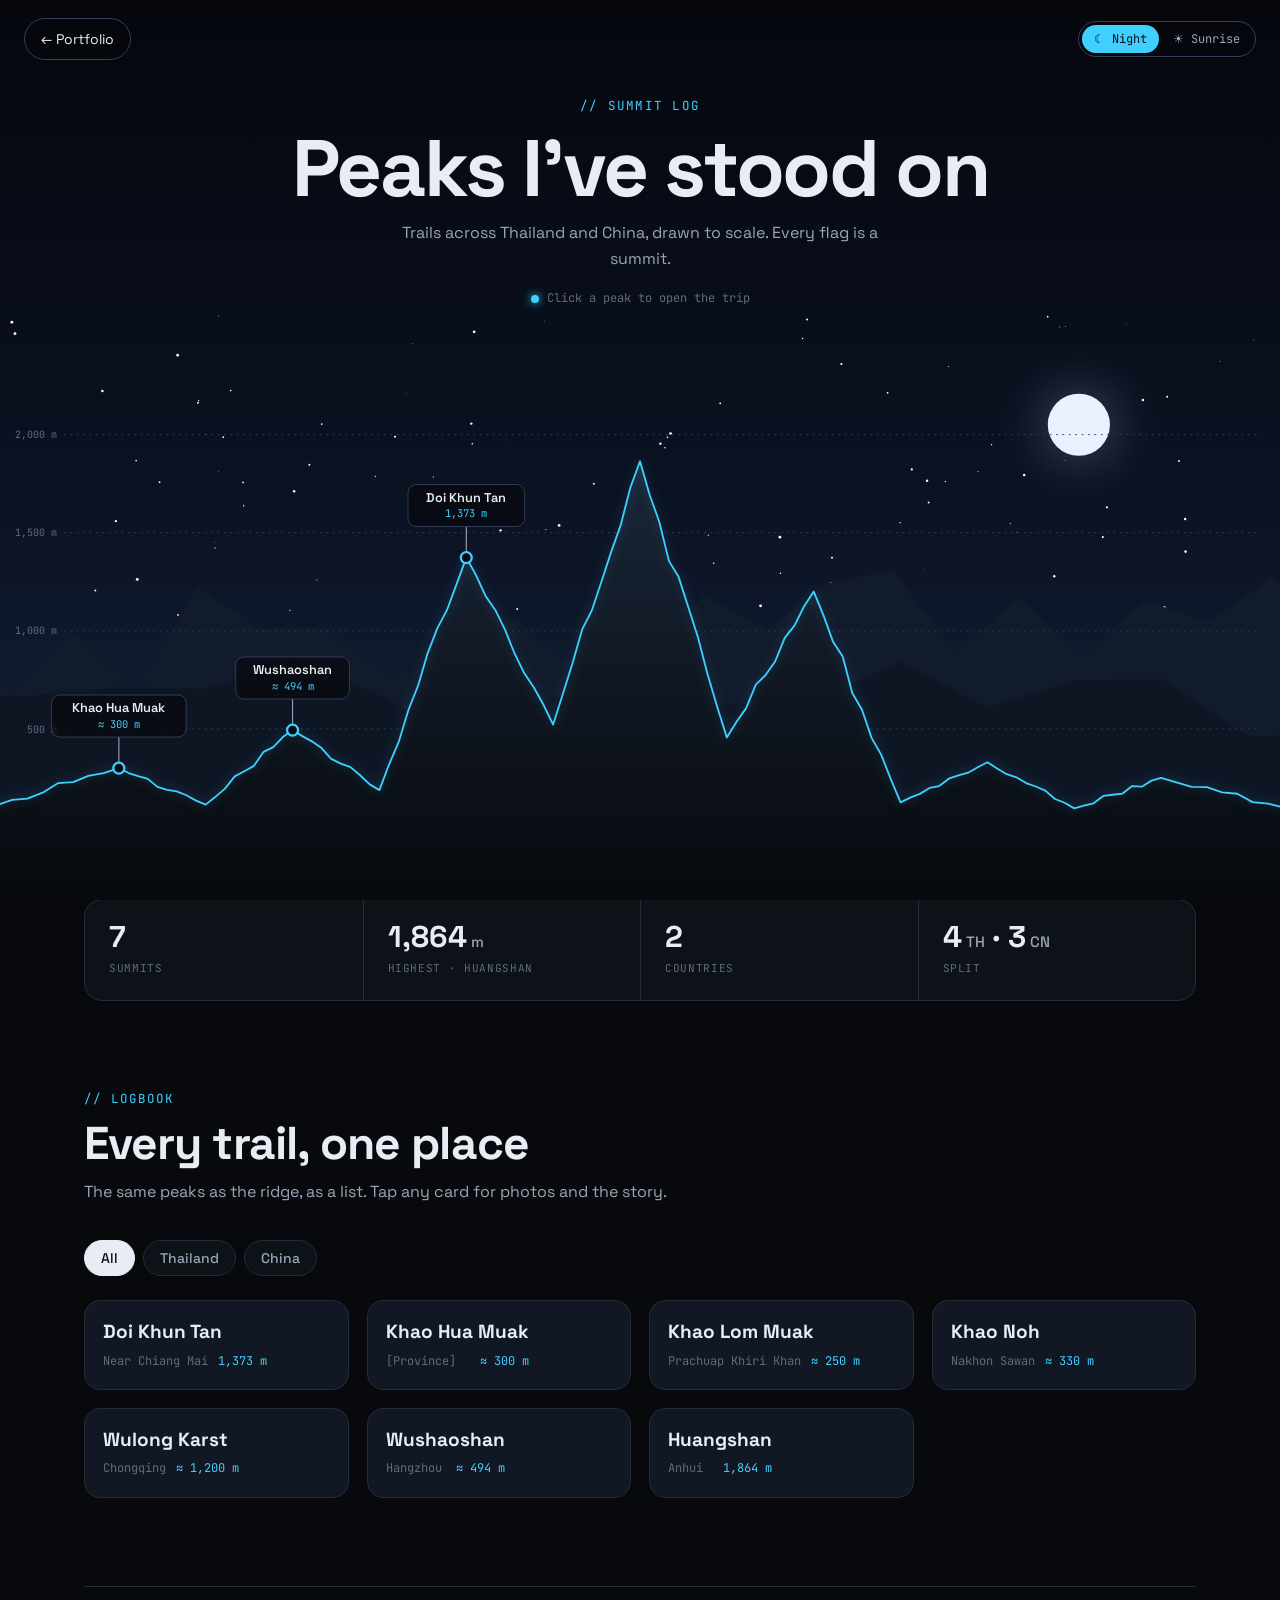
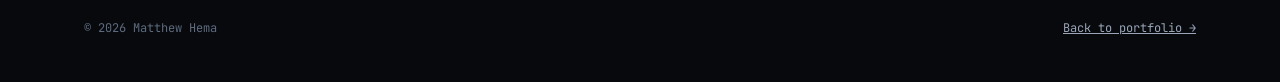
==== hiking.html @ b8c0fee5 "Add ion detector project, EDUBin video and hiking ridge page - Low-Cost Ion Detector project with Yo" ====
<!DOCTYPE html>
<html lang="en">
<head>
<meta charset="UTF-8">
<meta name="viewport" content="width=device-width, initial-scale=1">
<title>Matthew Hema — Summits</title>
<meta name="description" content="The mountains I've hiked across Thailand and China.">
<link rel="preconnect" href="https://fonts.googleapis.com">
<link rel="preconnect" href="https://fonts.gstatic.com" crossorigin>
<link href="https://fonts.googleapis.com/css2?family=Space+Grotesk:wght@400;500;600;700&family=JetBrains+Mono:wght@400;500;700&display=swap" rel="stylesheet">
<style>
  :root{
    --bg:#07090D;
    --bg-2:#0D1118;
    --surface:#121823;
    --border:#232C3B;
    --border-strong:#33405A;
    --text:#E8EDF5;
    --text-soft:#9AA6B8;
    --text-faint:#5E6B7E;
    --accent:#3FD0FF;
    --accent-glow:rgba(63,208,255,0.35);
    --warm:#FFB547;

    /* sky + ridge colours (night) — swapped by .sunrise */
    --sky-top:#05070D;
    --sky-mid:#0B1222;
    --sky-bot:#16233D;
    --range-far:#121B2C;
    --range-mid:#0E1624;
    --ridge-top:#1A2638;
    --ridge-bot:#07090D;
    --ridge-line:#3FD0FF;
    --orb:#E9F1FF;
    --orb-glow:rgba(200,220,255,.35);

    --font-head:'Space Grotesk', system-ui, sans-serif;
    --font-mono:'JetBrains Mono', ui-monospace, monospace;
  }
  body.sunrise{
    --sky-top:#1B1636;
    --sky-mid:#6B3F63;
    --sky-bot:#F08A5D;
    --range-far:#5A3A5E;
    --range-mid:#3B2846;
    --ridge-top:#2A1E36;
    --ridge-bot:#0B0A12;
    --ridge-line:#FFB547;
    --orb:#FFD27A;
    --orb-glow:rgba(255,190,90,.55);
    --accent:#FFB547;
    --accent-glow:rgba(255,181,71,.35);
  }

  *{box-sizing:border-box;}
  html{scroll-behavior:smooth;}
  body{
    margin:0;
    background:var(--bg);
    color:var(--text);
    font-family:var(--font-head);
    line-height:1.6;
    overflow-x:hidden;
  }
  img{max-width:100%; display:block;}
  ::selection{background:var(--accent); color:var(--bg);}
  .wrap{max-width:1160px; margin:0 auto; padding:0 24px;}

  /* NAV */
  .nav{
    position:fixed; top:0; left:0; right:0; z-index:40;
    display:flex; justify-content:space-between; align-items:center;
    padding:18px 24px;
    pointer-events:none;
  }
  .nav > *{pointer-events:auto;}
  .back{
    display:inline-flex; align-items:center; gap:8px;
    font-size:14px; text-decoration:none; color:var(--text);
    padding:9px 16px; border-radius:999px;
    background:rgba(7,9,13,.55); border:1px solid var(--border-strong);
    backdrop-filter:blur(10px);
  }
  .back:hover{border-color:var(--accent);}
  .sky-toggle{
    display:flex; gap:2px; padding:3px;
    border-radius:999px;
    background:rgba(7,9,13,.55); border:1px solid var(--border-strong);
    backdrop-filter:blur(10px);
  }
  .sky-toggle button{
    font-family:var(--font-mono); font-size:12px;
    border:0; border-radius:999px;
    padding:6px 12px;
    background:transparent; color:var(--text-soft);
    cursor:pointer;
  }
  .sky-toggle button.active{background:var(--accent); color:#0A0D12;}

  /* HERO / RIDGE SCENE */
  .scene{
    position:relative;
    min-height:100vh;
    display:flex; flex-direction:column;
    background:linear-gradient(180deg, var(--sky-top) 0%, var(--sky-mid) 55%, var(--sky-bot) 100%);
    transition:background .8s ease;
    overflow:hidden;
  }
  .scene-head{
    position:relative; z-index:2;
    text-align:center;
    padding:96px 24px 0;
  }
  .kicker{font-family:var(--font-mono); font-size:12.5px; color:var(--accent); letter-spacing:.1em;}
  h1{
    font-size:clamp(40px, 7vw, 80px);
    line-height:1; letter-spacing:-0.03em;
    margin:12px 0 12px;
  }
  .scene-head p{color:var(--text-soft); margin:0 auto; max-width:52ch;}
  .hint{
    display:inline-flex; align-items:center; gap:8px;
    margin-top:18px;
    font-family:var(--font-mono); font-size:12px; color:var(--text-faint);
  }
  .hint .dot{width:8px; height:8px; border-radius:50%; background:var(--accent); box-shadow:0 0 10px var(--accent);}

  .ridge-scroll{
    position:relative; z-index:1;
    flex:1;
    display:flex; align-items:flex-end;
    overflow-x:auto; overflow-y:hidden;
    scrollbar-width:none;
  }
  .ridge-scroll::-webkit-scrollbar{display:none;}
  #ridge{
    display:block;
    width:100%;
    min-width:980px;
    height:auto;
  }

  /* SVG pieces */
  .star{fill:#fff; animation:twinkle 3s ease-in-out infinite;}
  @keyframes twinkle{0%,100%{opacity:.2;} 50%{opacity:.9;}}
  body.sunrise .star{opacity:0 !important; animation:none;}
  .orb{fill:var(--orb); filter:drop-shadow(0 0 30px var(--orb-glow)); transition:all 1s ease;}
  .range{transition:transform .25s ease-out;}
  .ridge-line{
    fill:none; stroke:var(--ridge-line); stroke-width:2;
    filter:drop-shadow(0 0 6px var(--accent-glow));
    stroke-linejoin:round;
  }
  .axis text{font-family:var(--font-mono); font-size:11px; fill:var(--text-faint);}
  .axis line{stroke:var(--border-strong); stroke-dasharray:2 5;}
  .alt-guide{stroke:var(--accent); stroke-dasharray:4 4; opacity:0; transition:opacity .2s;}
  .alt-tag{opacity:0; transition:opacity .2s;}
  .alt-tag rect{fill:var(--accent);}
  .alt-tag text{font-family:var(--font-mono); font-size:11px; font-weight:700; fill:#0A0D12;}

  .peak{cursor:pointer; outline:none; opacity:0; transition:opacity .6s ease;}
  .peak.show{opacity:1;}
  .peak .stem{stroke:var(--text-soft); stroke-width:1.2;}
  .peak .pin{fill:var(--bg); stroke:var(--accent); stroke-width:2.5; transition:r .2s;}
  .peak .pin-pulse{fill:none; stroke:var(--accent); stroke-width:1.5; opacity:0;}
  .peak .flag-box{
    fill:rgba(7,9,13,.72); stroke:var(--border-strong);
    transition:fill .2s, stroke .2s;
  }
  .peak .flag-name{font-family:var(--font-head); font-weight:600; font-size:14px; fill:var(--text);}
  .peak .flag-h{font-family:var(--font-mono); font-size:11.5px; fill:var(--accent);}
  .peak .flag{transition:transform .25s ease;}
  .peak:hover .flag, .peak:focus-visible .flag{transform:translateY(-6px);}
  .peak:hover .flag-box, .peak:focus-visible .flag-box{fill:var(--accent); stroke:var(--accent);}
  .peak:hover .flag-name, .peak:focus-visible .flag-name,
  .peak:hover .flag-h, .peak:focus-visible .flag-h{fill:#0A0D12;}
  .peak:hover .pin, .peak:focus-visible .pin{fill:var(--accent);}
  .peak.show .pin-pulse{animation:ping 2.4s ease-out infinite;}
  @keyframes ping{0%{r:6; opacity:.8;} 100%{r:22; opacity:0;}}

  /* STATS */
  .stats{
    display:grid; grid-template-columns:repeat(4, 1fr);
    border:1px solid var(--border);
    border-radius:18px;
    background:var(--bg-2);
    margin:-1px auto 0;
    overflow:hidden;
  }
  .stat{padding:22px 24px; border-left:1px solid var(--border);}
  .stat:first-child{border-left:none;}
  .stat .num{font-size:30px; font-weight:700; line-height:1;}
  .stat .num small{font-size:15px; color:var(--text-soft); font-weight:500;}
  .stat .lbl{font-family:var(--font-mono); font-size:11px; color:var(--text-faint); letter-spacing:.06em; margin-top:8px;}

  /* LOGBOOK */
  section{padding:88px 0;}
  .sec-kicker{font-family:var(--font-mono); font-size:12.5px; color:var(--accent); letter-spacing:.08em;}
  .sec-title{font-size:clamp(30px, 5vw, 46px); letter-spacing:-0.02em; line-height:1.05; margin:10px 0 12px;}
  .sec-sub{color:var(--text-soft); margin:0 0 36px; max-width:60ch;}
  .log-filters{display:flex; gap:8px; flex-wrap:wrap; margin-bottom:24px;}
  .log-filter{
    font-family:var(--font-head); font-size:14px; font-weight:500;
    padding:8px 16px; border-radius:999px;
    border:1px solid var(--border); background:var(--bg-2); color:var(--text-soft);
    cursor:pointer;
  }
  .log-filter.active{background:var(--text); color:#0A0D12; border-color:var(--text);}
  .log-grid{display:grid; grid-template-columns:repeat(auto-fill, minmax(250px, 1fr)); gap:18px;}
  .log-card{
    font:inherit; color:inherit; text-align:left;
    border:1px solid var(--border); border-radius:16px;
    background:var(--surface);
    padding:0; overflow:hidden; cursor:pointer;
    display:flex; flex-direction:column;
    transition:transform .3s, border-color .3s;
  }
  .log-card:hover, .log-card:focus-visible{transform:translateY(-5px); border-color:var(--accent); outline:none;}
  .log-card.hide{display:none;}
  .log-media{
    position:relative; aspect-ratio:4/3; overflow:hidden;
    background:linear-gradient(180deg, var(--sky-mid), var(--sky-bot));
  }
  .log-media img{width:100%; height:100%; object-fit:cover; transition:transform .5s;}
  .log-card:hover .log-media img{transform:scale(1.06);}
  .log-media svg{position:absolute; inset:auto 0 0 0; width:100%; height:70%;}
  .log-flag{
    position:absolute; top:10px; left:10px;
    font-family:var(--font-mono); font-size:11px;
    padding:3px 9px; border-radius:999px;
    background:rgba(7,9,13,.7); border:1px solid var(--border-strong); color:var(--text-soft);
    backdrop-filter:blur(6px);
  }
  .log-body{padding:16px 18px 18px;}
  .log-body h3{margin:0; font-size:19px;}
  .log-meta{display:flex; justify-content:space-between; gap:10px; margin-top:4px; font-family:var(--font-mono); font-size:12px; color:var(--text-faint);}
  .log-meta .h{color:var(--accent);}

  /* MODAL */
  .modal{position:fixed; inset:0; z-index:100; display:none; align-items:center; justify-content:center; padding:24px;}
  .modal.open{display:flex;}
  .modal-backdrop{position:absolute; inset:0; background:rgba(3,5,8,.8); backdrop-filter:blur(6px); animation:fade .25s ease;}
  .modal-panel{
    position:relative; width:min(1000px, 100%); max-height:calc(100vh - 48px); overflow:auto;
    background:var(--bg-2); border:1px solid var(--border-strong); border-radius:22px;
    box-shadow:0 40px 120px rgba(0,0,0,.6);
    animation:pop .3s cubic-bezier(.2,.9,.3,1.2);
  }
  @keyframes fade{from{opacity:0;}}
  @keyframes pop{from{opacity:0; transform:translateY(20px) scale(.97);}}
  .modal-close{
    position:absolute; top:14px; right:14px; z-index:3;
    width:40px; height:40px; border-radius:50%;
    border:1px solid var(--border-strong); background:rgba(7,9,13,.8);
    color:var(--text); font-size:20px; cursor:pointer;
  }
  .modal-close:hover{border-color:var(--accent); color:var(--accent);}
  .modal-grid{display:grid; grid-template-columns:1.2fr 1fr;}
  .gallery{padding:16px; background:#000; border-radius:22px 0 0 22px;}
  .g-main{
    position:relative; aspect-ratio:4/3; border-radius:12px; overflow:hidden;
    background:linear-gradient(180deg, var(--sky-mid), var(--sky-bot));
  }
  .g-main img{width:100%; height:100%; object-fit:contain; background:#05070A;}
  .g-empty{
    position:absolute; inset:0; display:grid; place-items:center; text-align:center;
    font-family:var(--font-mono); font-size:12px; color:var(--text-soft);
  }
  .g-empty svg{position:absolute; inset:auto 0 0 0; width:100%; height:65%;}
  .g-empty span{position:relative; z-index:1; background:rgba(7,9,13,.6); padding:6px 12px; border-radius:999px;}
  .g-nav{
    position:absolute; top:50%; transform:translateY(-50%);
    width:38px; height:38px; border-radius:50%;
    border:1px solid var(--border-strong); background:rgba(7,9,13,.7);
    color:var(--text); cursor:pointer; font-size:16px;
  }
  .g-nav.prev{left:10px;} .g-nav.next{right:10px;}
  .g-thumbs{display:flex; gap:8px; margin-top:10px; flex-wrap:wrap;}
  .g-thumb{width:72px; aspect-ratio:4/3; border-radius:8px; overflow:hidden; border:2px solid transparent; padding:0; background:#05070A; cursor:pointer; opacity:.55;}
  .g-thumb img{width:100%; height:100%; object-fit:cover;}
  .g-thumb.active, .g-thumb:hover{opacity:1; border-color:var(--accent);}
  .info{padding:34px 32px;}
  .info .where{font-family:var(--font-mono); font-size:12px; color:var(--warm);}
  .info h2{font-size:clamp(28px, 4vw, 38px); line-height:1.05; letter-spacing:-0.02em; margin:10px 0 18px;}
  .facts{display:grid; grid-template-columns:repeat(3, 1fr); gap:8px; margin-bottom:22px;}
  .fact{border:1px solid var(--border); background:var(--surface); border-radius:12px; padding:10px 12px;}
  .fact .v{font-weight:700; font-size:17px; line-height:1.2;}
  .fact .k{font-family:var(--font-mono); font-size:10.5px; color:var(--text-faint); margin-top:3px; letter-spacing:.05em;}
  .info p{color:var(--text-soft); margin:0 0 12px;}
  .peak-nav{display:flex; justify-content:space-between; gap:8px; margin-top:24px; padding-top:18px; border-top:1px solid var(--border);}
  .peak-nav button{
    font:inherit; font-size:13px; color:var(--text-soft);
    background:transparent; border:1px solid var(--border); border-radius:999px;
    padding:7px 14px; cursor:pointer;
  }
  .peak-nav button:hover{color:var(--text); border-color:var(--accent);}

  footer{
    padding:32px 0 44px; border-top:1px solid var(--border);
    display:flex; justify-content:space-between; gap:16px; flex-wrap:wrap;
    font-family:var(--font-mono); font-size:12px; color:var(--text-faint);
  }
  footer a{color:var(--text-soft);}

  @media (max-width:860px){
    .stats{grid-template-columns:repeat(2, 1fr);}
    .stat:nth-child(3){border-left:none;}
    .stat:nth-child(n+3){border-top:1px solid var(--border);}
    .modal-grid{grid-template-columns:1fr;}
    .gallery{border-radius:22px 22px 0 0;}
  }
  @media (max-width:640px){
    .wrap{padding:0 16px;}
    .nav{padding:14px 16px;}
    .scene-head{padding-top:84px;}
    .modal{padding:0;}
    .modal-panel{max-height:100vh; height:100%; border-radius:0;}
    .gallery{border-radius:0;}
    .info{padding:24px 20px;}
  }
  @media (prefers-reduced-motion:reduce){
    *, *::before, *::after{animation:none !important; transition:none !important;}
    html{scroll-behavior:auto;}
  }
</style>
</head>
<body>

<nav class="nav">
  <a class="back" href="portfolio_prototype.html#about">← Portfolio</a>
  <div class="sky-toggle" role="group" aria-label="Sky">
    <button class="active" data-sky="night">☾ Night</button>
    <button data-sky="sunrise">☀ Sunrise</button>
  </div>
</nav>

<header class="scene" id="scene">
  <div class="scene-head">
    <div class="kicker">// SUMMIT LOG</div>
    <h1>Peaks I've stood on</h1>
    <p>Trails across Thailand and China, drawn to scale. Every flag is a summit.</p>
    <div class="hint"><span class="dot"></span>Click a peak to open the trip</div>
  </div>
  <div class="ridge-scroll" id="ridgeScroll">
    <svg id="ridge" viewBox="0 0 1400 640" preserveAspectRatio="xMidYMax meet" role="img" aria-label="Mountain ridge of summits hiked"></svg>
  </div>
</header>

<main class="wrap">
  <div class="stats" id="stats"></div>

  <section id="log">
    <div class="sec-kicker">// LOGBOOK</div>
    <h2 class="sec-title">Every trail, one place</h2>
    <p class="sec-sub">The same peaks as the ridge, as a list. Tap any card for photos and the story.</p>
    <div class="log-filters" id="logFilters"></div>
    <div class="log-grid" id="logGrid"></div>
  </section>

  <footer>
    <span>© <span id="year"></span> Matthew Hema</span>
    <a href="portfolio_prototype.html">Back to portfolio →</a>
  </footer>
</main>

<div class="modal" id="modal" aria-hidden="true">
  <div class="modal-backdrop" data-close></div>
  <div class="modal-panel" role="dialog" aria-modal="true" aria-labelledby="mName">
    <button class="modal-close" data-close aria-label="Close">×</button>
    <div class="modal-grid">
      <div class="gallery">
        <div class="g-main" id="gMain"></div>
        <div class="g-thumbs" id="gThumbs"></div>
      </div>
      <div class="info">
        <div class="where" id="mWhere"></div>
        <h2 id="mName"></h2>
        <div class="facts" id="mFacts"></div>
        <div id="mStory"></div>
        <div class="peak-nav">
          <button id="mPrev">← Previous peak</button>
          <button id="mNext">Next peak →</button>
        </div>
      </div>
    </div>
  </div>
</div>

<script>
/* =========================================================
   HIKES — edit this list to add photos, dates and stories.
   - height: metres above sea level
   - approx: true shows "≈" before the height (set false once checked)
   - photos: e.g. ['images/hiking/huangshan-1.jpg', 'images/hiking/huangshan-2.jpg']
   The ridge puts the tallest peak in the middle automatically.
   ========================================================= */
var HIKES = [
  {
    id: 'doi-khun-tan',
    name: 'Doi Khun Tan',
    region: 'Near Chiang Mai',
    country: 'Thailand',
    height: 1373,
    date: '[Month Year]',
    photos: [],
    story: ['[A few lines about this hike: the trail, the view, who you went with.]']
  },
  {
    id: 'khao-hua-muak',
    name: 'Khao Hua Muak',
    region: '[Province]',
    country: 'Thailand',
    height: 300, approx: true,
    date: '[Month Year]',
    photos: [],
    story: ['[A few lines about this hike.]']
  },
  {
    id: 'khao-lom-muak',
    name: 'Khao Lom Muak',
    region: 'Prachuap Khiri Khan',
    country: 'Thailand',
    height: 250, approx: true,
    date: '[Month Year]',
    photos: [],
    story: ['[A few lines about this hike.]']
  },
  {
    id: 'khao-noh',
    name: 'Khao Noh',
    region: 'Nakhon Sawan',
    country: 'Thailand',
    height: 330, approx: true,
    date: '[Month Year]',
    photos: [],
    story: ['[A few lines about this hike.]']
  },
  {
    id: 'wulong-karst',
    name: 'Wulong Karst',
    region: 'Chongqing',
    country: 'China',
    kind: 'Karst landscape',
    height: 1200, approx: true,
    date: '[Month Year]',
    photos: [],
    story: ['[A few lines about this hike.]']
  },
  {
    id: 'wushaoshan',
    name: 'Wushaoshan',
    region: 'Hangzhou',
    country: 'China',
    height: 494, approx: true,
    date: '[Month Year]',
    photos: [],
    story: ['[A few lines about this hike.]']
  },
  {
    id: 'huangshan',
    name: 'Huangshan',
    region: 'Anhui',
    country: 'China',
    kind: 'Lotus Peak summit',
    height: 1864,
    date: '[Month Year]',
    photos: [],
    story: ['[A few lines about this hike.]']
  }
];

(function(){
  "use strict";

  var NS = 'http://www.w3.org/2000/svg';
  var reduceMotion = window.matchMedia('(prefers-reduced-motion: reduce)').matches;
  var svg = document.getElementById('ridge');
  var W = 1400, H = 640, BASE = 610, SEA = 560;   // SEA = y of 0 m
  var maxH = Math.max.apply(null, HIKES.map(function(h){ return h.height; }));
  var K = 400 / Math.max(maxH, 1);                // px per metre
  function yOf(m){ return SEA - m * K; }

  function el(name, attrs, parent){
    var e = document.createElementNS(NS, name);
    for (var k in attrs) e.setAttribute(k, attrs[k]);
    if (parent) parent.appendChild(e);
    return e;
  }
  function esc(s){ return String(s).replace(/[&<>"]/g, function(c){ return {'&':'&amp;','<':'&lt;','>':'&gt;','"':'&quot;'}[c]; }); }
  function fmtH(h){ return (h.approx ? '≈ ' : '') + h.height.toLocaleString('en-US') + ' m'; }

  // deterministic randomness so the ridge looks the same on every load
  function rng(seed){
    return function(){
      seed |= 0; seed = seed + 0x6D2B79F5 | 0;
      var t = Math.imul(seed ^ seed >>> 15, 1 | seed);
      t = t + Math.imul(t ^ t >>> 7, 61 | t) ^ t;
      return ((t ^ t >>> 14) >>> 0) / 4294967296;
    };
  }

  /* ---- Arrange: tallest in the middle, then alternate left / right ---- */
  var sorted = HIKES.slice().sort(function(a, b){ return b.height - a.height; });
  var n = sorted.length;
  var order = new Array(n);
  var mid = Math.floor((n - 1) / 2);
  sorted.forEach(function(h, i){
    var offset = Math.ceil(i / 2) * (i % 2 ? -1 : 1);
    order[mid + offset] = h;
  });
  order = order.filter(Boolean);
  var PAD = 130;
  order.forEach(function(h, i){
    h._x = n === 1 ? W / 2 : PAD + i * (W - 2 * PAD) / (n - 1);
    h._y = yOf(h.height);
  });

  /* ---- Defs: gradients ---- */
  var defs = el('defs', {}, svg);
  var g1 = el('linearGradient', {id:'ridgeFill', x1:0, y1:0, x2:0, y2:1}, defs);
  el('stop', {offset:'0%', style:'stop-color:var(--ridge-top)'}, g1);
  el('stop', {offset:'100%', style:'stop-color:var(--ridge-bot)'}, g1);

  /* ---- Sky: stars + moon/sun ---- */
  var sky = el('g', {}, svg);
  var r = rng(7);
  for (var s = 0; s < 90; s++){
    var st = el('circle', {class:'star', cx:(r() * W).toFixed(1), cy:(r() * 330).toFixed(1), r:(r() * 1.3 + .3).toFixed(2)}, sky);
    st.style.animationDelay = (r() * 3).toFixed(2) + 's';
  }
  var orb = el('circle', {class:'orb', cx:1180, cy:120, r:34}, sky);

  /* ---- Distant ranges (parallax) ---- */
  function rangePath(seed, count, minM, maxM){
    var rr = rng(seed), d = 'M -60 ' + BASE;
    for (var i = 0; i <= count; i++){
      var x = -60 + i * (W + 120) / count;
      var y = yOf(minM + rr() * (maxM - minM));
      d += ' L ' + x.toFixed(1) + ' ' + y.toFixed(1);
    }
    return d + ' L ' + (W + 60) + ' ' + H + ' L -60 ' + H + ' Z';
  }
  var far = el('path', {class:'range', d:rangePath(3, 22, maxH * .35, maxH * .75), style:'fill:var(--range-far)'}, svg);
  var midR = el('path', {class:'range', d:rangePath(11, 16, maxH * .2, maxH * .5), style:'fill:var(--range-mid)'}, svg);

  /* ---- Altitude axis ---- */
  var axis = el('g', {class:'axis'}, svg);
  var step = maxH > 1500 ? 500 : 250;
  for (var m = 0; m <= maxH + step / 2; m += step){
    el('line', {x1:70, x2:W - 20, y1:yOf(m), y2:yOf(m)}, axis);
    var t = el('text', {x:62, y:yOf(m) + 4, 'text-anchor':'end'}, axis);
    t.textContent = m === 0 ? 'sea lvl' : m.toLocaleString('en-US') + ' m';
  }

  /* ---- Main ridge through the peaks ---- */
  var anchors = [{x:-20, y:yOf(order[0].height * .3)}];
  order.forEach(function(h, i){
    anchors.push({x:h._x, y:h._y, peak:true});
    if (i < n - 1){
      var nx = order[i + 1];
      anchors.push({x:(h._x + nx._x) / 2, y:yOf(Math.min(h.height, nx.height) * .38)});
    }
  });
  anchors.push({x:W + 20, y:yOf(order[n - 1].height * .3)});

  var rr2 = rng(42), pts = [anchors[0]];
  for (var a = 0; a < anchors.length - 1; a++){
    var p0 = anchors[a], p1 = anchors[a + 1], seg = 9;
    var amp = Math.hypot(p1.x - p0.x, p1.y - p0.y) * 0.035;
    for (var k = 1; k <= seg; k++){
      var tt = k / seg;
      var jitter = k === seg ? 0 : (rr2() - .5) * 2 * amp * Math.sin(Math.PI * tt);
      pts.push({x:p0.x + (p1.x - p0.x) * tt, y:p0.y + (p1.y - p0.y) * tt + jitter});
    }
  }
  var lineD = pts.map(function(p, i){ return (i ? 'L ' : 'M ') + p.x.toFixed(1) + ' ' + p.y.toFixed(1); }).join(' ');
  el('path', {d:lineD + ' L ' + (W + 20) + ' ' + H + ' L -20 ' + H + ' Z', fill:'url(#ridgeFill)'}, svg);
  var ridgeLine = el('path', {class:'ridge-line', d:lineD}, svg);

  /* ---- Hover altitude guide ---- */
  var guide = el('line', {class:'alt-guide', x1:70, x2:70, y1:0, y2:0}, svg);
  var tag = el('g', {class:'alt-tag'}, svg);
  var tagRect = el('rect', {x:0, y:-11, width:64, height:20, rx:4}, tag);
  var tagText = el('text', {x:6, y:4}, tag);

  /* ---- Peak flags ---- */
  var peaks = el('g', {}, svg);
  order.forEach(function(h, i){
    var g = el('g', {class:'peak', tabindex:0, role:'button', 'aria-label':h.name + ', ' + fmtH(h)}, peaks);
    g.dataset.id = h.id;
    el('circle', {class:'pin-pulse', cx:h._x, cy:h._y, r:6}, g);
    el('line', {class:'stem', x1:h._x, x2:h._x, y1:h._y - 6, y2:h._y - 34}, g);
    var flag = el('g', {class:'flag'}, g);
    var box = el('rect', {class:'flag-box', y:h._y - 80, height:46, rx:9}, flag);
    var name = el('text', {class:'flag-name', x:h._x, y:h._y - 61, 'text-anchor':'middle'}, flag);
    name.textContent = h.name;
    var ht = el('text', {class:'flag-h', x:h._x, y:h._y - 44, 'text-anchor':'middle'}, flag);
    ht.textContent = fmtH(h);
    el('circle', {class:'pin', cx:h._x, cy:h._y, r:6}, g);
    var w = Math.max(name.getComputedTextLength ? name.getComputedTextLength() : 100, 70) + 24;
    box.setAttribute('x', h._x - w / 2);
    box.setAttribute('width', w);

    function showGuide(){
      guide.setAttribute('y1', h._y); guide.setAttribute('y2', h._y);
      guide.setAttribute('x2', h._x);
      guide.style.opacity = 1;
      tagText.textContent = h.height.toLocaleString('en-US') + ' m';
      tagRect.setAttribute('width', tagText.getComputedTextLength() + 12);
      tag.setAttribute('transform', 'translate(8,' + h._y + ')');
      tag.style.opacity = 1;
    }
    function hideGuide(){ guide.style.opacity = 0; tag.style.opacity = 0; }
    g.addEventListener('mouseenter', showGuide);
    g.addEventListener('focus', showGuide);
    g.addEventListener('mouseleave', hideGuide);
    g.addEventListener('blur', hideGuide);
    g.addEventListener('click', function(){ openPeak(h.id); });
    g.addEventListener('keydown', function(e){ if (e.key === 'Enter' || e.key === ' '){ e.preventDefault(); openPeak(h.id); } });
  });

  /* ---- Draw-on animation ---- */
  var peakEls = peaks.querySelectorAll('.peak');
  if (reduceMotion){
    peakEls.forEach(function(p){ p.classList.add('show'); });
  } else {
    var len = ridgeLine.getTotalLength();
    ridgeLine.style.strokeDasharray = len;
    ridgeLine.style.strokeDashoffset = len;
    ridgeLine.getBoundingClientRect();
    ridgeLine.style.transition = 'stroke-dashoffset 2.6s ease-in-out';
    ridgeLine.style.strokeDashoffset = 0;
    peakEls.forEach(function(p, i){ setTimeout(function(){ p.classList.add('show'); }, 900 + i * 220); });
  }

  /* ---- Parallax on the distant ranges ---- */
  if (!reduceMotion){
    document.getElementById('scene').addEventListener('mousemove', function(e){
      var dx = (e.clientX / innerWidth - .5);
      far.style.transform = 'translateX(' + (dx * -18) + 'px)';
      midR.style.transform = 'translateX(' + (dx * -34) + 'px)';
      orb.style.transform = 'translate(' + (dx * -8) + 'px,0)';
    });
  }

  // on narrow screens, start the scroll centred on the tallest peak
  var scroller = document.getElementById('ridgeScroll');
  requestAnimationFrame(function(){ scroller.scrollLeft = (scroller.scrollWidth - scroller.clientWidth) / 2; });

  /* ---- Night / Sunrise ---- */
  document.querySelectorAll('[data-sky]').forEach(function(btn){
    btn.addEventListener('click', function(){
      var sunrise = btn.getAttribute('data-sky') === 'sunrise';
      document.body.classList.toggle('sunrise', sunrise);
      document.querySelectorAll('[data-sky]').forEach(function(b){ b.classList.toggle('active', b === btn); });
      orb.setAttribute('cy', sunrise ? 300 : 120);
      orb.setAttribute('r', sunrise ? 46 : 34);
    });
  });

  /* ---- Stats ---- */
  var countries = HIKES.map(function(h){ return h.country; }).filter(function(c, i, arr){ return arr.indexOf(c) === i; });
  var highest = sorted[0];
  document.getElementById('stats').innerHTML = [
    [HIKES.length, 'SUMMITS'],
    [highest.height.toLocaleString('en-US') + '<small> m</small>', 'HIGHEST · ' + esc(highest.name.toUpperCase())],
    [countries.length, 'COUNTRIES'],
    [HIKES.filter(function(h){ return h.country === 'Thailand'; }).length + '<small> TH</small> · ' +
     HIKES.filter(function(h){ return h.country === 'China'; }).length + '<small> CN</small>', 'SPLIT']
  ].map(function(s){ return '<div class="stat"><div class="num">' + s[0] + '</div><div class="lbl">' + s[1] + '</div></div>'; }).join('');

  /* ---- Logbook ---- */
  function miniRidge(seed){
    var rr = rng(seed), d = 'M 0 100';
    for (var i = 0; i <= 8; i++) d += ' L ' + (i * 12.5) + ' ' + (35 + rr() * 50).toFixed(1);
    return '<svg viewBox="0 0 100 100" preserveAspectRatio="none" aria-hidden="true"><path d="' + d + ' L 100 100 Z" style="fill:var(--ridge-top)"/></svg>';
  }
  var logGrid = document.getElementById('logGrid');
  logGrid.innerHTML = HIKES.map(function(h, i){
    var media = h.photos.length
      ? '<img src="' + h.photos[0] + '" alt="' + esc(h.name) + '" loading="lazy">'
      : miniRidge(i * 13 + 5);
    return '<button class="log-card" data-open="' + h.id + '" data-country="' + esc(h.country) + '">' +
      '<div class="log-media">' + media + '<span class="log-flag">' + esc(h.country) + '</span></div>' +
      '<div class="log-body"><h3>' + esc(h.name) + '</h3>' +
      '<div class="log-meta"><span>' + esc(h.region) + '</span><span class="h">' + fmtH(h) + '</span></div></div></button>';
  }).join('');

  var logFilters = document.getElementById('logFilters');
  logFilters.innerHTML = ['All'].concat(countries).map(function(c, i){
    return '<button class="log-filter' + (i ? '' : ' active') + '" data-filter="' + esc(c) + '">' + esc(c) + '</button>';
  }).join('');
  logFilters.addEventListener('click', function(e){
    var b = e.target.closest('.log-filter');
    if (!b) return;
    var c = b.getAttribute('data-filter');
    logFilters.querySelectorAll('.log-filter').forEach(function(x){ x.classList.toggle('active', x === b); });
    logGrid.querySelectorAll('.log-card').forEach(function(card){
      card.classList.toggle('hide', c !== 'All' && card.getAttribute('data-country') !== c);
    });
  });

  /* ---- Modal ---- */
  var modal = document.getElementById('modal');
  var gMain = document.getElementById('gMain');
  var gThumbs = document.getElementById('gThumbs');
  var current = null, photoIdx = 0, lastFocus = null;

  function renderPhoto(){
    var h = current, ph = h.photos;
    if (!ph.length){
      gMain.innerHTML = '<div class="g-empty">' + miniRidge(HIKES.indexOf(h) * 13 + 5) + '<span>Photos coming soon</span></div>';
      gThumbs.innerHTML = '';
      return;
    }
    gMain.innerHTML = '<img src="' + ph[photoIdx] + '" alt="' + esc(h.name) + ' photo ' + (photoIdx + 1) + '">' +
      (ph.length > 1 ? '<button class="g-nav prev" aria-label="Previous photo">‹</button><button class="g-nav next" aria-label="Next photo">›</button>' : '');
    gThumbs.innerHTML = ph.length > 1 ? ph.map(function(src, i){
      return '<button class="g-thumb' + (i === photoIdx ? ' active' : '') + '" data-i="' + i + '" aria-label="Photo ' + (i + 1) + '"><img src="' + src + '" alt=""></button>';
    }).join('') : '';
  }
  function stepPhoto(d){
    if (!current || current.photos.length < 2) return;
    photoIdx = (photoIdx + d + current.photos.length) % current.photos.length;
    renderPhoto();
  }
  gMain.addEventListener('click', function(e){
    if (e.target.closest('.prev')) stepPhoto(-1);
    if (e.target.closest('.next')) stepPhoto(1);
  });
  gThumbs.addEventListener('click', function(e){
    var t = e.target.closest('.g-thumb');
    if (t){ photoIdx = +t.getAttribute('data-i'); renderPhoto(); }
  });

  function openPeak(id){
    var h = HIKES.filter(function(x){ return x.id === id; })[0];
    if (!h) return;
    if (!modal.classList.contains('open')) lastFocus = document.activeElement;
    current = h; photoIdx = 0;
    document.getElementById('mWhere').textContent = h.region + ', ' + h.country + (h.kind ? ' · ' + h.kind : '');
    document.getElementById('mName').textContent = h.name;
    document.getElementById('mFacts').innerHTML =
      '<div class="fact"><div class="v">' + fmtH(h) + '</div><div class="k">ELEVATION</div></div>' +
      '<div class="fact"><div class="v">' + esc(h.date) + '</div><div class="k">HIKED</div></div>' +
      '<div class="fact"><div class="v">#' + (sorted.indexOf(h) + 1) + ' of ' + n + '</div><div class="k">BY HEIGHT</div></div>';
    document.getElementById('mStory').innerHTML = h.story.map(function(p){ return '<p>' + esc(p) + '</p>'; }).join('');
    renderPhoto();
    modal.classList.add('open');
    modal.setAttribute('aria-hidden', 'false');
    document.body.style.overflow = 'hidden';
    modal.querySelector('.modal-close').focus();
  }
  function closeModal(){
    modal.classList.remove('open');
    modal.setAttribute('aria-hidden', 'true');
    document.body.style.overflow = '';
    if (lastFocus) lastFocus.focus();
  }
  // previous / next follow the ridge from left to right
  function stepPeak(d){
    var i = order.indexOf(current);
    openPeak(order[(i + d + n) % n].id);
  }
  document.getElementById('mPrev').addEventListener('click', function(){ stepPeak(-1); });
  document.getElementById('mNext').addEventListener('click', function(){ stepPeak(1); });

  document.addEventListener('click', function(e){
    var o = e.target.closest('[data-open]');
    if (o){ openPeak(o.getAttribute('data-open')); return; }
    if (e.target.closest('[data-close]')) closeModal();
  });
  document.addEventListener('keydown', function(e){
    if (!modal.classList.contains('open')) return;
    if (e.key === 'Escape') closeModal();
    if (e.key === 'ArrowRight') stepPhoto(1);
    if (e.key === 'ArrowLeft') stepPhoto(-1);
  });

  document.getElementById('year').textContent = new Date().getFullYear();
})();
</script>

</body>
</html>
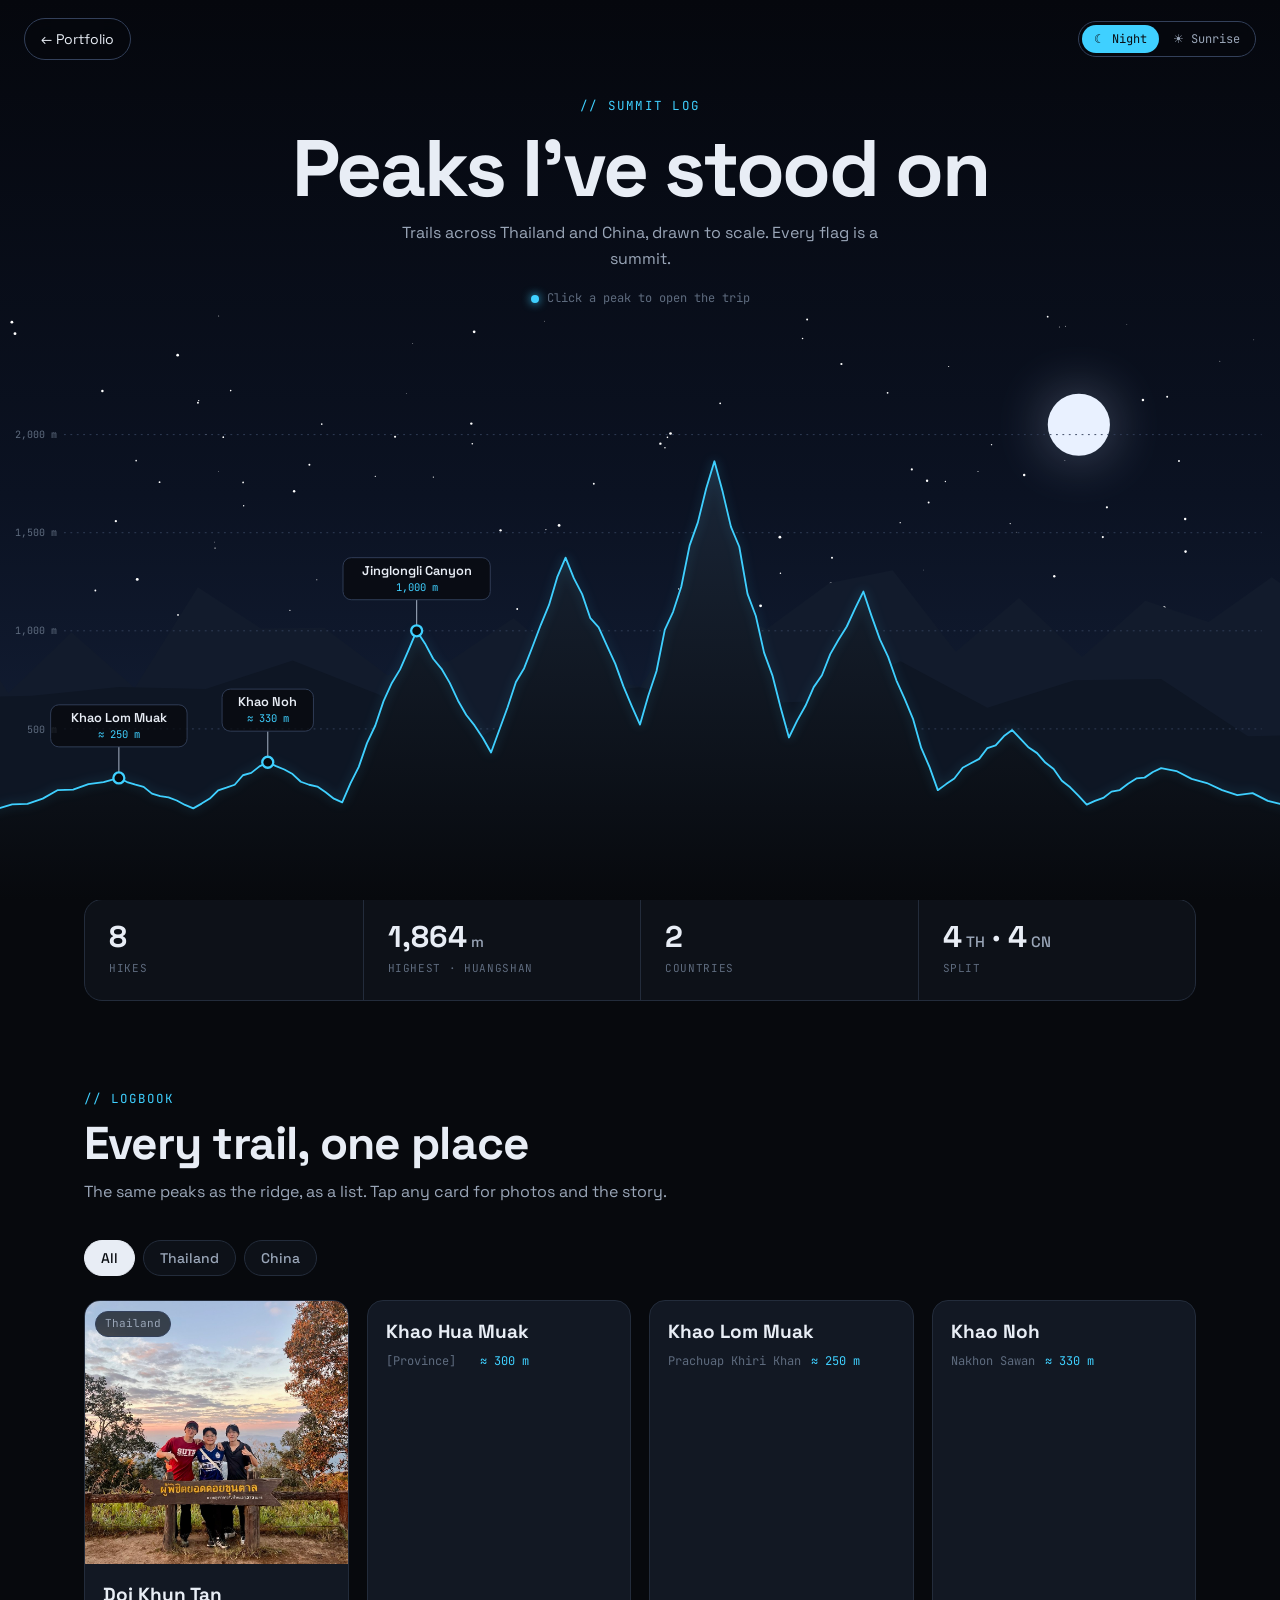
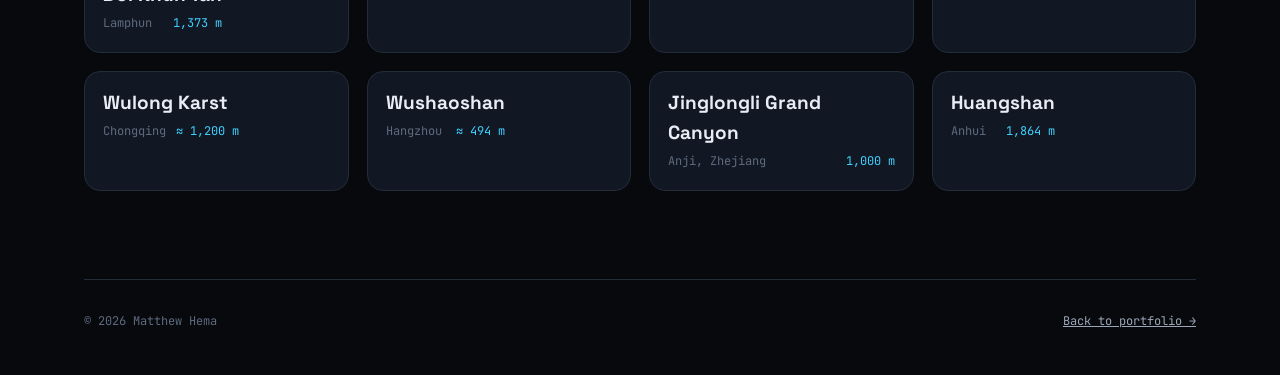
==== commit 8e1cdd03: "Add education timeline, Jinglongli canyon and Doi Khun Tan trip - Education section: SUTD (with DGIS" ====
--- a/hiking.html
+++ b/hiking.html
@@ -218,7 +218,7 @@
   .log-card:hover, .log-card:focus-visible{transform:translateY(-5px); border-color:var(--accent); outline:none;}
   .log-card.hide{display:none;}
   .log-media{
-    position:relative; aspect-ratio:4/3; overflow:hidden;
+    position:relative; aspect-ratio:1/1; overflow:hidden;
     background:linear-gradient(180deg, var(--sky-mid), var(--sky-bot));
   }
   .log-media img{width:100%; height:100%; object-fit:cover; transition:transform .5s;}
@@ -255,13 +255,13 @@
     color:var(--text); font-size:20px; cursor:pointer;
   }
   .modal-close:hover{border-color:var(--accent); color:var(--accent);}
-  .modal-grid{display:grid; grid-template-columns:1.2fr 1fr;}
+  .modal-grid{display:grid; grid-template-columns:1fr 1fr;}
   .gallery{padding:16px; background:#000; border-radius:22px 0 0 22px;}
   .g-main{
-    position:relative; aspect-ratio:4/3; border-radius:12px; overflow:hidden;
+    position:relative; aspect-ratio:1/1; border-radius:12px; overflow:hidden;
     background:linear-gradient(180deg, var(--sky-mid), var(--sky-bot));
   }
-  .g-main img{width:100%; height:100%; object-fit:contain; background:#05070A;}
+  .g-main img{width:100%; height:100%; object-fit:cover; background:#05070A;}
   .g-empty{
     position:absolute; inset:0; display:grid; place-items:center; text-align:center;
     font-family:var(--font-mono); font-size:12px; color:var(--text-soft);
@@ -276,7 +276,7 @@
   }
   .g-nav.prev{left:10px;} .g-nav.next{right:10px;}
   .g-thumbs{display:flex; gap:8px; margin-top:10px; flex-wrap:wrap;}
-  .g-thumb{width:72px; aspect-ratio:4/3; border-radius:8px; overflow:hidden; border:2px solid transparent; padding:0; background:#05070A; cursor:pointer; opacity:.55;}
+  .g-thumb{width:64px; aspect-ratio:1/1; border-radius:8px; overflow:hidden; border:2px solid transparent; padding:0; background:#05070A; cursor:pointer; opacity:.55;}
   .g-thumb img{width:100%; height:100%; object-fit:cover;}
   .g-thumb.active, .g-thumb:hover{opacity:1; border-color:var(--accent);}
   .info{padding:34px 32px;}
@@ -392,18 +392,26 @@
    - height: metres above sea level
    - approx: true shows "≈" before the height (set false once checked)
    - photos: e.g. ['images/hiking/huangshan-1.jpg', 'images/hiking/huangshan-2.jpg']
+   - canyon: true draws a dip in the ridge from `height` (rim) down to `low`,
+     or down by `gain` metres if there is no `low`
+   - low: lowest trail elevation, shown as a range with height
+   - gain: elevation gain in metres (only used to size a canyon's dip, not shown)
+   - short: shorter label for the flag on the ridge
    The ridge puts the tallest peak in the middle automatically.
    ========================================================= */
 var HIKES = [
   {
     id: 'doi-khun-tan',
     name: 'Doi Khun Tan',
-    region: 'Near Chiang Mai',
+    region: 'Lamphun',
     country: 'Thailand',
     height: 1373,
-    date: '[Month Year]',
-    photos: [],
-    story: ['[A few lines about this hike: the trail, the view, who you went with.]']
+    date: '23–24 Dec 2025',
+    photos: ['hiking_imgs/kt0.jpg', 'hiking_imgs/kt1.jpg', 'hiking_imgs/kt2.jpg', 'hiking_imgs/kt3.jpg'],
+    story: [
+      'This was my first hike in Thailand. We walked for about 5–6 hours to reach the campsite and set up our tents for the night.',
+      'The next morning, we started hiking again at around 4 a.m. and reached the summit at about 7 a.m.'
+    ]
   },
   {
     id: 'khao-hua-muak',
@@ -457,6 +465,18 @@
     story: ['[A few lines about this hike.]']
   },
   {
+    id: 'jinglongli',
+    name: 'Jinglongli Grand Canyon',
+    short: 'Jinglongli Canyon',
+    region: 'Anji, Zhejiang',
+    country: 'China',
+    kind: 'Canyon',
+    height: 1000,
+    date: '[Month Year]',
+    photos: [],
+    story: ['[A few lines about this hike.]']
+  },
+  {
     id: 'huangshan',
     name: 'Huangshan',
     region: 'Anhui',
@@ -487,7 +507,10 @@
     return e;
   }
   function esc(s){ return String(s).replace(/[&<>"]/g, function(c){ return {'&':'&amp;','<':'&lt;','>':'&gt;','"':'&quot;'}[c]; }); }
-  function fmtH(h){ return (h.approx ? '≈ ' : '') + h.height.toLocaleString('en-US') + ' m'; }
+  function fmtH(h){
+    var top = h.height.toLocaleString('en-US');
+    return (h.approx ? '≈ ' : '') + (h.low ? h.low.toLocaleString('en-US') + '–' + top : top) + ' m';
+  }
 
   // deterministic randomness so the ridge looks the same on every load
   function rng(seed){
@@ -503,7 +526,7 @@
   var sorted = HIKES.slice().sort(function(a, b){ return b.height - a.height; });
   var n = sorted.length;
   var order = new Array(n);
-  var mid = Math.floor((n - 1) / 2);
+  var mid = Math.floor(n / 2);
   sorted.forEach(function(h, i){
     var offset = Math.ceil(i / 2) * (i % 2 ? -1 : 1);
     order[mid + offset] = h;
@@ -513,6 +536,7 @@
   order.forEach(function(h, i){
     h._x = n === 1 ? W / 2 : PAD + i * (W - 2 * PAD) / (n - 1);
     h._y = yOf(h.height);
+    if (h.canyon) h._floor = yOf(h.low != null ? h.low : h.gain ? h.height - h.gain : h.height * .85);
   });
 
   /* ---- Defs: gradients ---- */
@@ -555,7 +579,12 @@
   /* ---- Main ridge through the peaks ---- */
   var anchors = [{x:-20, y:yOf(order[0].height * .3)}];
   order.forEach(function(h, i){
-    anchors.push({x:h._x, y:h._y, peak:true});
+    if (h.canyon){
+      // rim — steep walls — narrow floor — rim
+      anchors.push({x:h._x - 38, y:h._y}, {x:h._x - 9, y:h._floor}, {x:h._x + 9, y:h._floor}, {x:h._x + 38, y:h._y});
+    } else {
+      anchors.push({x:h._x, y:h._y, peak:true});
+    }
     if (i < n - 1){
       var nx = order[i + 1];
       anchors.push({x:(h._x + nx._x) / 2, y:yOf(Math.min(h.height, nx.height) * .38)});
@@ -588,16 +617,18 @@
   order.forEach(function(h, i){
     var g = el('g', {class:'peak', tabindex:0, role:'button', 'aria-label':h.name + ', ' + fmtH(h)}, peaks);
     g.dataset.id = h.id;
-    el('circle', {class:'pin-pulse', cx:h._x, cy:h._y, r:6}, g);
-    el('line', {class:'stem', x1:h._x, x2:h._x, y1:h._y - 6, y2:h._y - 34}, g);
+    // canyons put the pin on the floor; the stem drops into the gorge
+    var pinY = h.canyon ? h._floor : h._y;
+    el('circle', {class:'pin-pulse', cx:h._x, cy:pinY, r:6}, g);
+    el('line', {class:'stem', x1:h._x, x2:h._x, y1:pinY - 6, y2:h._y - 34}, g);
     var flag = el('g', {class:'flag'}, g);
     var box = el('rect', {class:'flag-box', y:h._y - 80, height:46, rx:9}, flag);
     var name = el('text', {class:'flag-name', x:h._x, y:h._y - 61, 'text-anchor':'middle'}, flag);
-    name.textContent = h.name;
+    name.textContent = h.short || h.name;
     var ht = el('text', {class:'flag-h', x:h._x, y:h._y - 44, 'text-anchor':'middle'}, flag);
     ht.textContent = fmtH(h);
-    el('circle', {class:'pin', cx:h._x, cy:h._y, r:6}, g);
-    var w = Math.max(name.getComputedTextLength ? name.getComputedTextLength() : 100, 70) + 24;
+    el('circle', {class:'pin', cx:h._x, cy:pinY, r:6}, g);
+    var w = Math.max(name.getComputedTextLength(), ht.getComputedTextLength(), 70) + 24;
     box.setAttribute('x', h._x - w / 2);
     box.setAttribute('width', w);
 
@@ -662,7 +693,7 @@
   var countries = HIKES.map(function(h){ return h.country; }).filter(function(c, i, arr){ return arr.indexOf(c) === i; });
   var highest = sorted[0];
   document.getElementById('stats').innerHTML = [
-    [HIKES.length, 'SUMMITS'],
+    [HIKES.length, 'HIKES'],
     [highest.height.toLocaleString('en-US') + '<small> m</small>', 'HIGHEST · ' + esc(highest.name.toUpperCase())],
     [countries.length, 'COUNTRIES'],
     [HIKES.filter(function(h){ return h.country === 'Thailand'; }).length + '<small> TH</small> · ' +
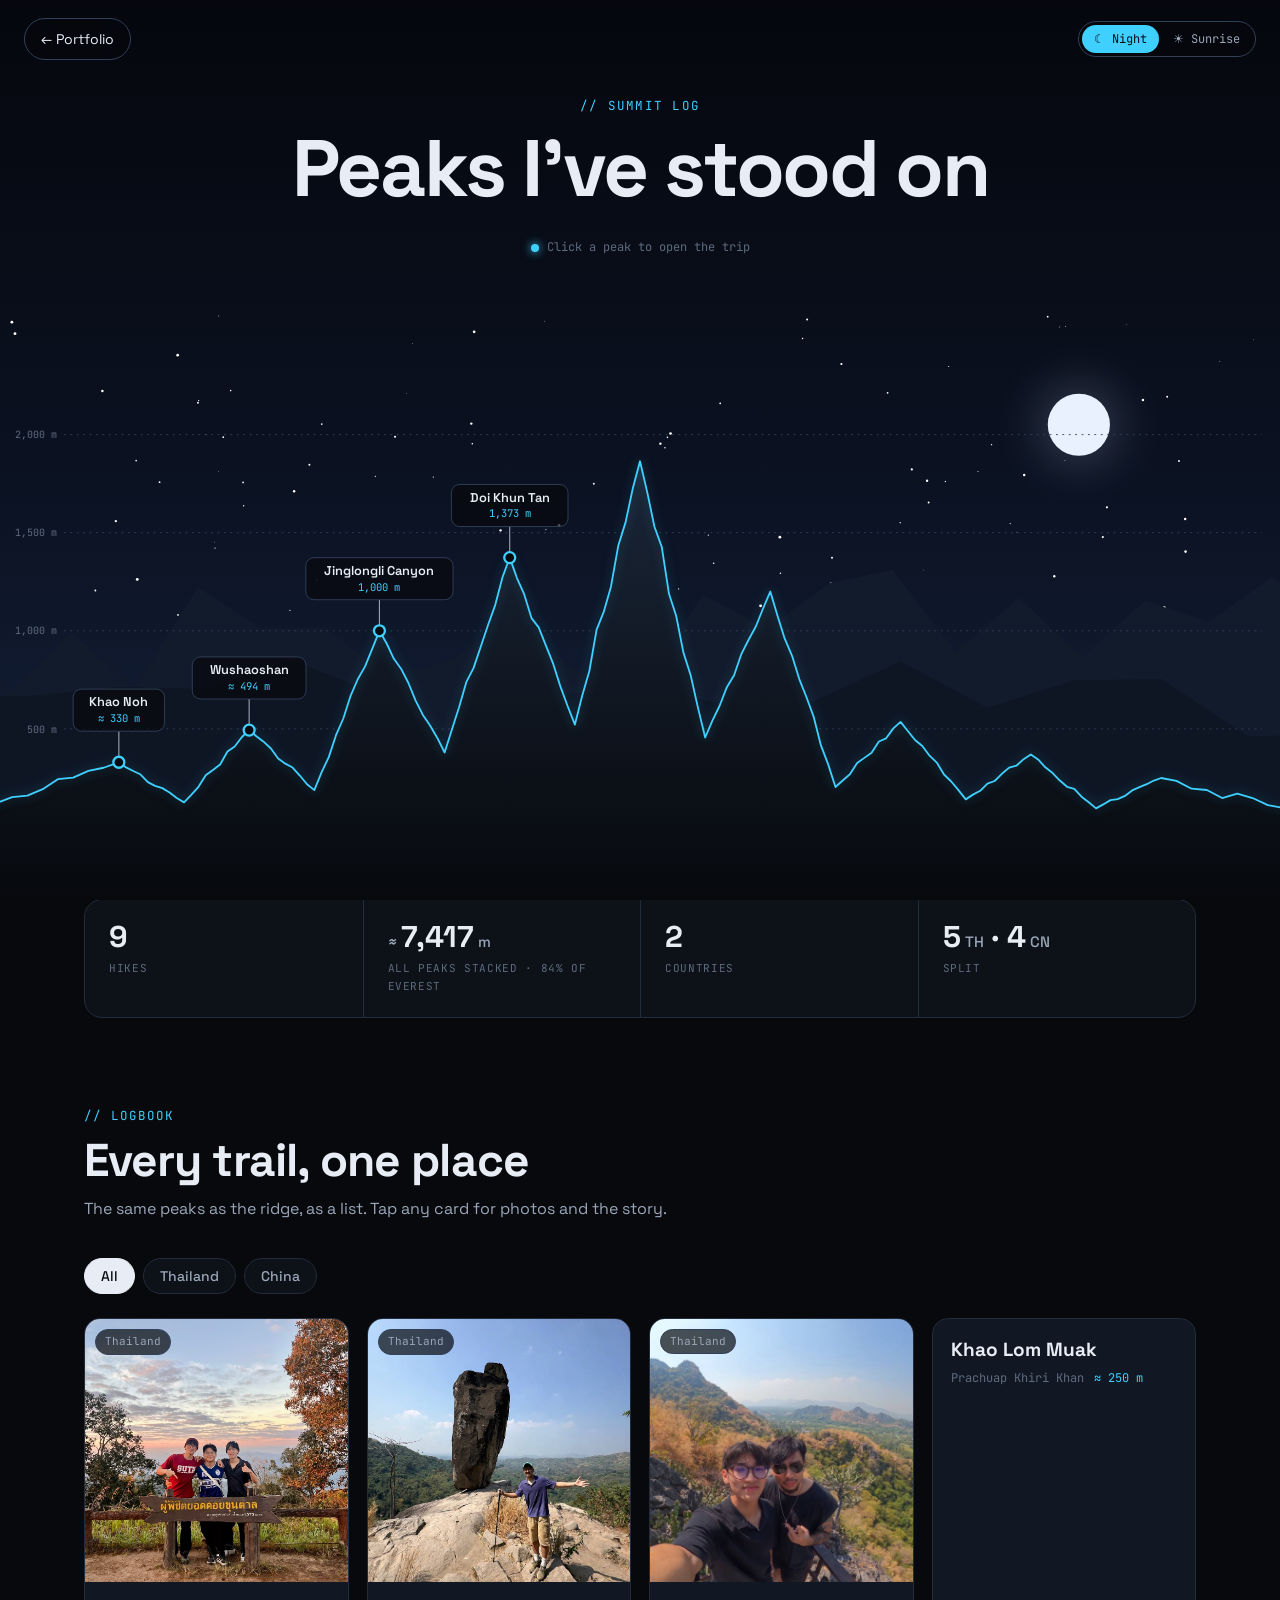
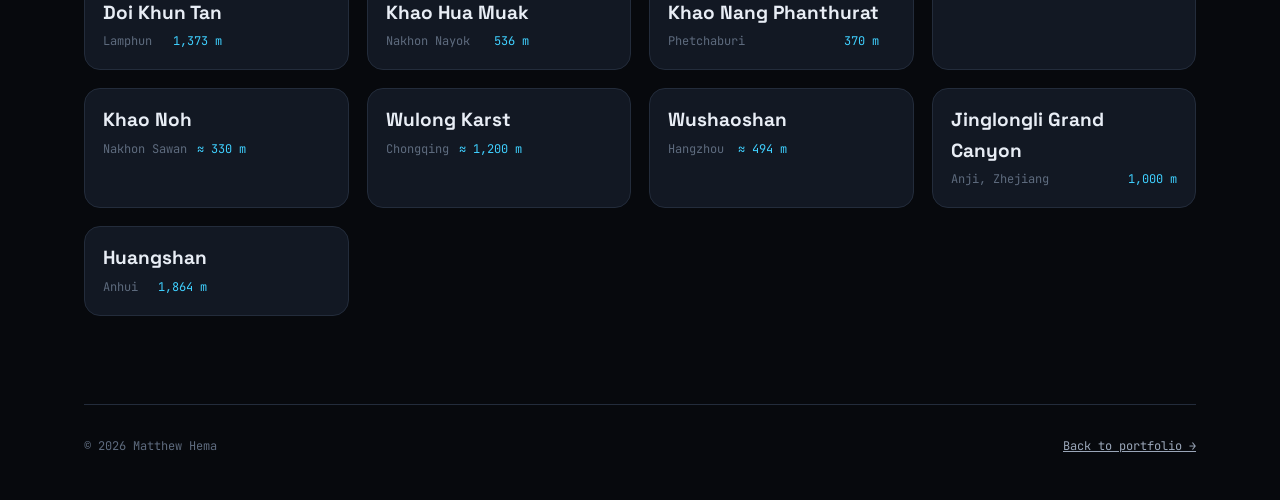
==== commit cd1282cb: "Prepare site for GitHub Pages - portfolio_prototype.html becomes index.html (home page); hiking link" ====
--- a/hiking.html
+++ b/hiking.html
@@ -327,7 +327,7 @@
 <body>
 
 <nav class="nav">
-  <a class="back" href="portfolio_prototype.html#about">← Portfolio</a>
+  <a class="back" href="index.html#about">← Portfolio</a>
   <div class="sky-toggle" role="group" aria-label="Sky">
     <button class="active" data-sky="night">☾ Night</button>
     <button data-sky="sunrise">☀ Sunrise</button>
@@ -338,7 +338,6 @@
   <div class="scene-head">
     <div class="kicker">// SUMMIT LOG</div>
     <h1>Peaks I've stood on</h1>
-    <p>Trails across Thailand and China, drawn to scale. Every flag is a summit.</p>
     <div class="hint"><span class="dot"></span>Click a peak to open the trip</div>
   </div>
   <div class="ridge-scroll" id="ridgeScroll">
@@ -359,7 +358,7 @@
 
   <footer>
     <span>© <span id="year"></span> Matthew Hema</span>
-    <a href="portfolio_prototype.html">Back to portfolio →</a>
+    <a href="index.html">Back to portfolio →</a>
   </footer>
 </main>
 
@@ -416,12 +415,23 @@
   {
     id: 'khao-hua-muak',
     name: 'Khao Hua Muak',
-    region: '[Province]',
+    region: 'Nakhon Nayok',
     country: 'Thailand',
-    height: 300, approx: true,
-    date: '[Month Year]',
-    photos: [],
-    story: ['[A few lines about this hike.]']
+    height: 536,
+    date: '16 Jan 2026',
+    photos: ['hiking_imgs/khm1.jpg', 'hiking_imgs/khm2.jpg'],
+    story: ['I hiked Khao Hua Muak with my mom and my brother. The trail was about 4 km and took us around 3 hours.']
+  },
+  {
+    id: 'khao-nang-phanthurat',
+    name: 'Khao Nang Phanthurat',
+    short: 'Nang Phanthurat',
+    region: 'Phetchaburi',
+    country: 'Thailand',
+    height: 370,
+    date: '14 Jan 2026',
+    photos: ['hiking_imgs/Knptr1.jpg', 'hiking_imgs/Knptr2.jpg', 'hiking_imgs/Knptr3.jpg'],
+    story: ['I hiked Khao Nang Phanthurat with my dad on a hot day. It took around 3 hours. As the only peak in the area, it has a really nice view over the surrounding land.']
   },
   {
     id: 'khao-lom-muak',
@@ -691,10 +701,13 @@
 
   /* ---- Stats ---- */
   var countries = HIKES.map(function(h){ return h.country; }).filter(function(c, i, arr){ return arr.indexOf(c) === i; });
-  var highest = sorted[0];
+  // every peak stacked on top of each other, compared with Everest (8,849 m)
+  var stacked = HIKES.reduce(function(sum, h){ return sum + h.height; }, 0);
+  var anyApprox = HIKES.some(function(h){ return h.approx; });
   document.getElementById('stats').innerHTML = [
     [HIKES.length, 'HIKES'],
-    [highest.height.toLocaleString('en-US') + '<small> m</small>', 'HIGHEST · ' + esc(highest.name.toUpperCase())],
+    [(anyApprox ? '<small>≈ </small>' : '') + stacked.toLocaleString('en-US') + '<small> m</small>',
+     'ALL PEAKS STACKED · ' + Math.round(stacked / 8849 * 100) + '% OF EVEREST'],
     [countries.length, 'COUNTRIES'],
     [HIKES.filter(function(h){ return h.country === 'Thailand'; }).length + '<small> TH</small> · ' +
      HIKES.filter(function(h){ return h.country === 'China'; }).length + '<small> CN</small>', 'SPLIT']
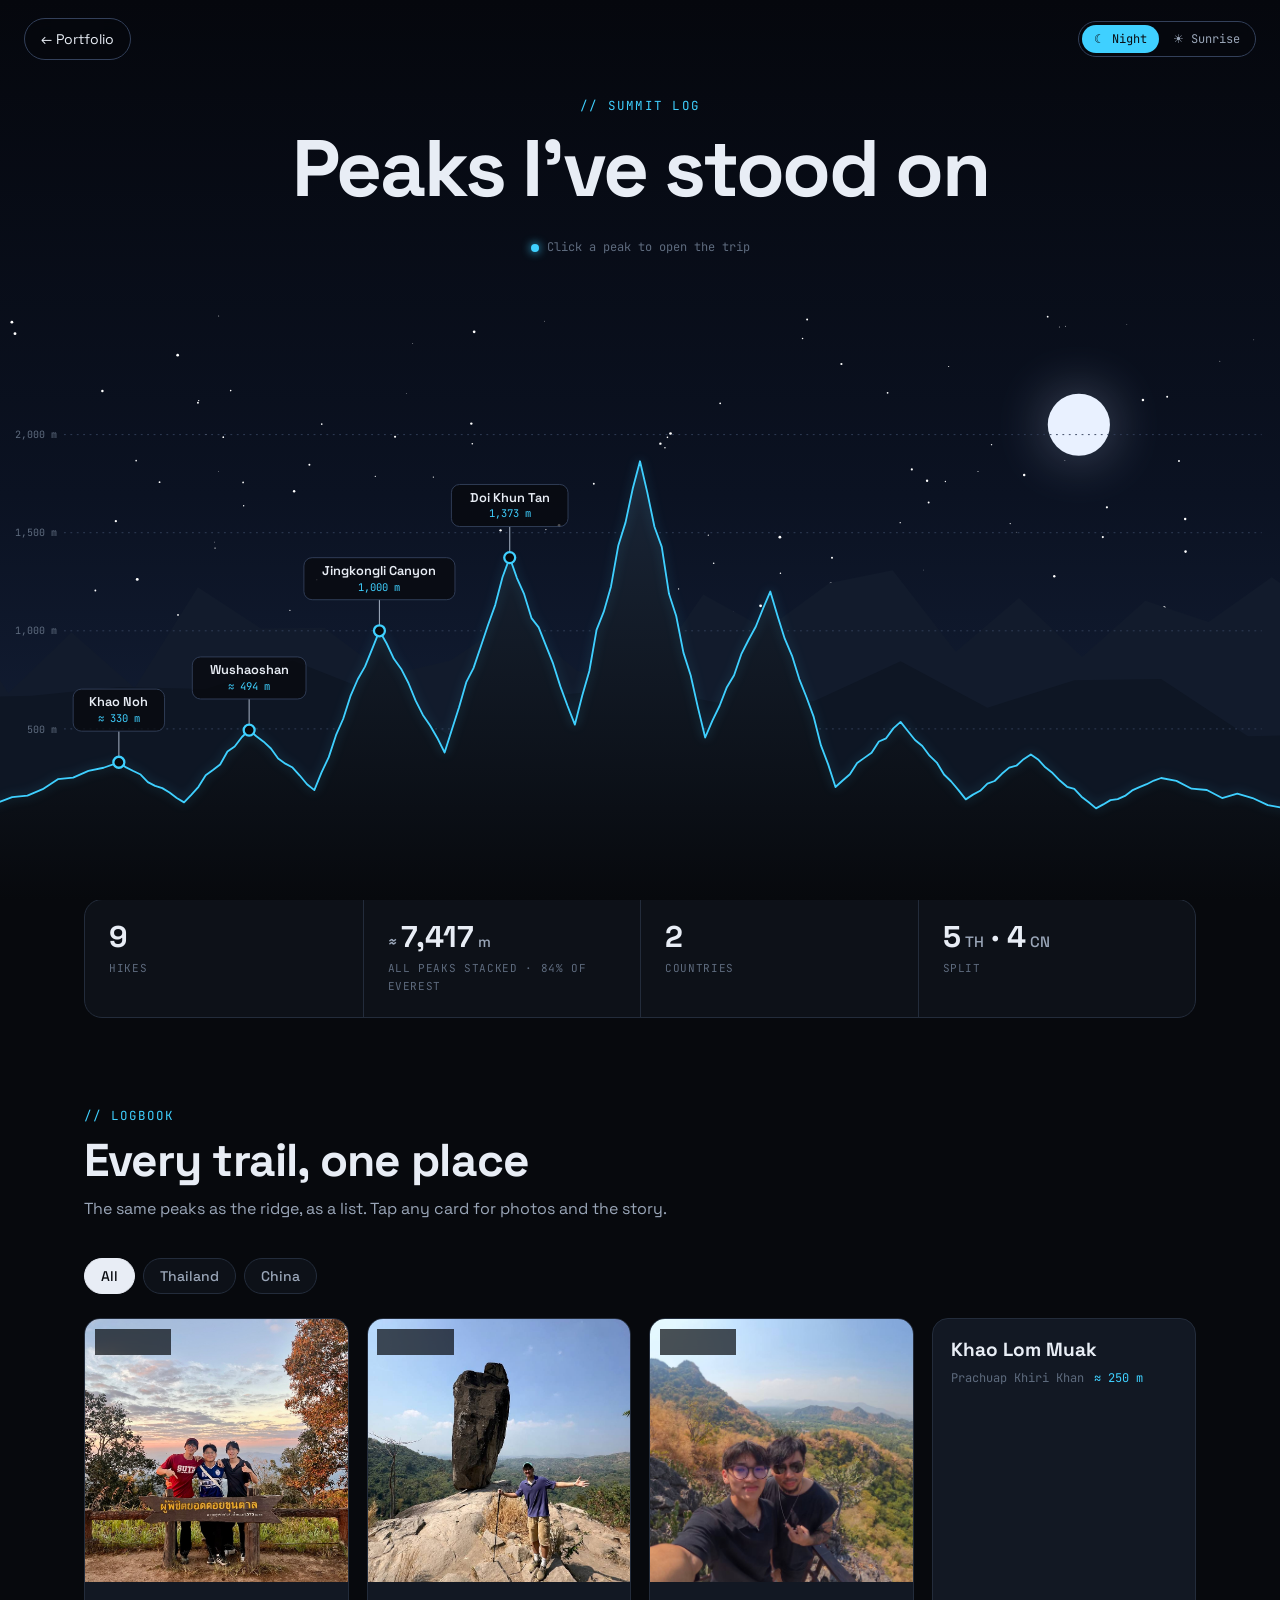
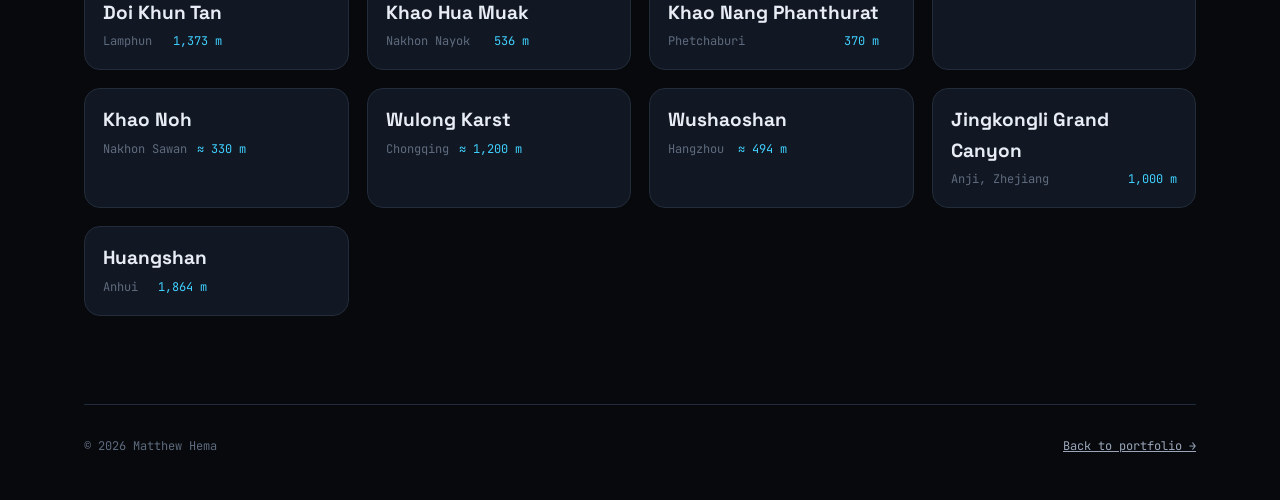
==== commit a4b7e610: "Add VERDIAN-02 CubeSat project, rename Jingkongli, DayCharge as team project Co-Authored-By: Claude " ====
--- a/hiking.html
+++ b/hiking.html
@@ -475,9 +475,9 @@
     story: ['[A few lines about this hike.]']
   },
   {
-    id: 'jinglongli',
-    name: 'Jinglongli Grand Canyon',
-    short: 'Jinglongli Canyon',
+    id: 'jingkongli',
+    name: 'Jingkongli Grand Canyon',
+    short: 'Jingkongli Canyon',
     region: 'Anji, Zhejiang',
     country: 'China',
     kind: 'Canyon',
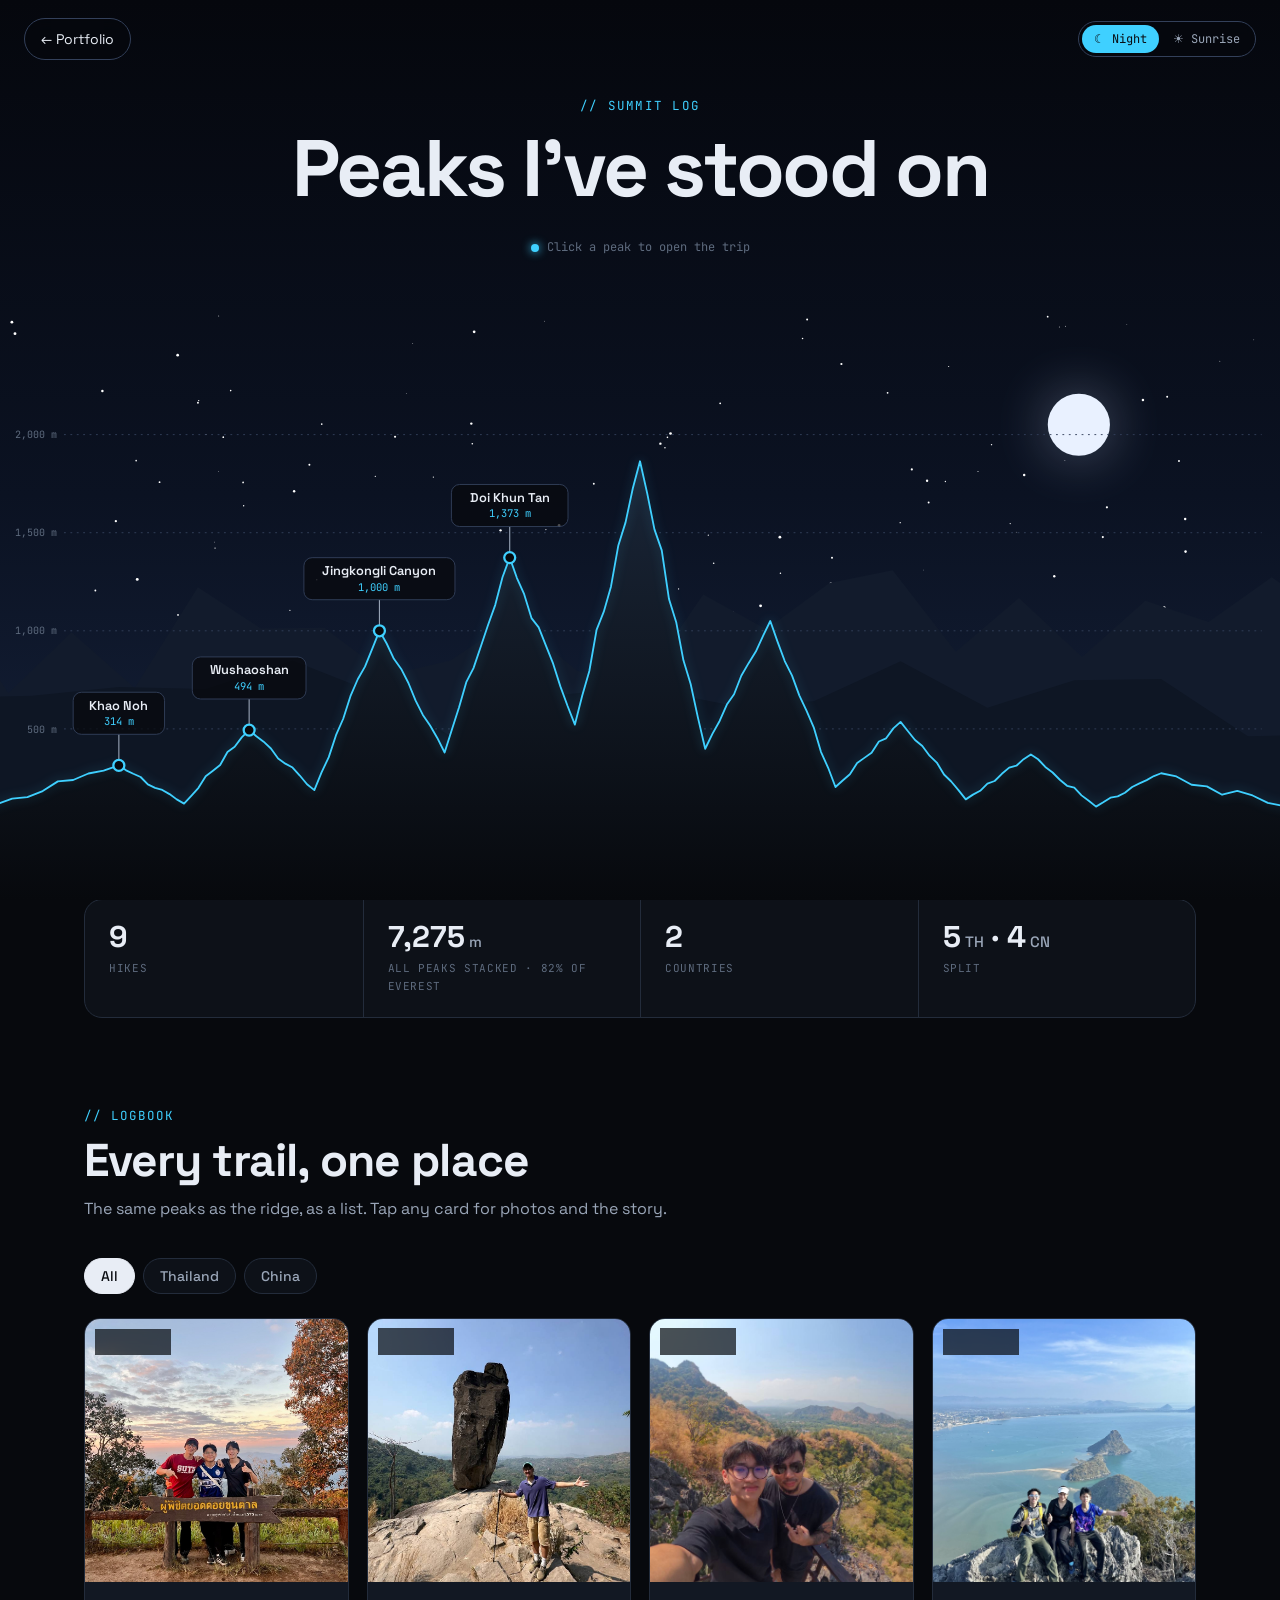
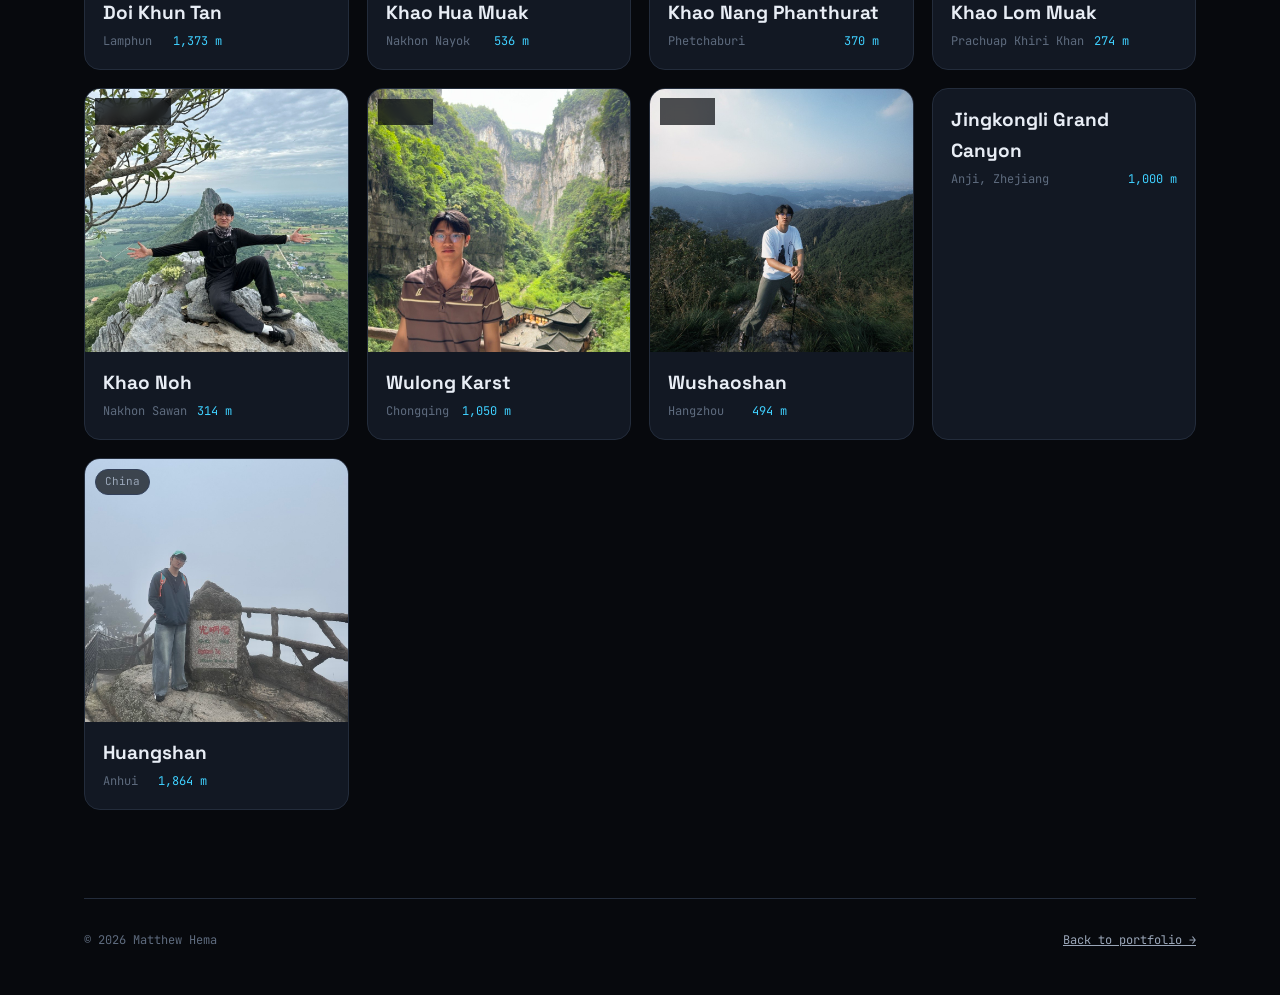
==== commit 7b48f735: "Update hikes with real details and photos, add polaroids to hiking card - Khao Noh, Khao Lom Muak, W" ====
--- a/hiking.html
+++ b/hiking.html
@@ -438,20 +438,20 @@
     name: 'Khao Lom Muak',
     region: 'Prachuap Khiri Khan',
     country: 'Thailand',
-    height: 250, approx: true,
-    date: '[Month Year]',
-    photos: [],
-    story: ['[A few lines about this hike.]']
+    height: 274,
+    date: '4 May 2026',
+    photos: ['hiking_imgs/lm1.jpg', 'hiking_imgs/lm2.JPG', 'hiking_imgs/lm3.jpg'],
+    story: ['A 4-hour hike with my mom and my brother.']
   },
   {
     id: 'khao-noh',
     name: 'Khao Noh',
     region: 'Nakhon Sawan',
     country: 'Thailand',
-    height: 330, approx: true,
-    date: '[Month Year]',
-    photos: [],
-    story: ['[A few lines about this hike.]']
+    height: 314,
+    date: '5 Sep 2026',
+    photos: ['hiking_imgs/kn1.jpg', 'hiking_imgs/kn2.jpg'],
+    story: ['A 3-hour hike to the top of Khao Noh, 314 m high.']
   },
   {
     id: 'wulong-karst',
@@ -459,20 +459,20 @@
     region: 'Chongqing',
     country: 'China',
     kind: 'Karst landscape',
-    height: 1200, approx: true,
-    date: '[Month Year]',
-    photos: [],
-    story: ['[A few lines about this hike.]']
+    height: 1050,
+    date: '29 Aug 2026',
+    photos: ['hiking_imgs/wl1.jpg', 'hiking_imgs/wl2.jpg', 'hiking_imgs/wl3.jpg'],
+    story: ['A chill tourist trek in Chongqing that took around 6 hours.']
   },
   {
     id: 'wushaoshan',
     name: 'Wushaoshan',
     region: 'Hangzhou',
     country: 'China',
-    height: 494, approx: true,
-    date: '[Month Year]',
-    photos: [],
-    story: ['[A few lines about this hike.]']
+    height: 494,
+    date: '11 Oct 2026',
+    photos: ['hiking_imgs/wss1.jpg', 'hiking_imgs/wss2.jpg'],
+    story: ['My birthday hike! 8 hours along the ridge, up and down.']
   },
   {
     id: 'jingkongli',
@@ -493,9 +493,9 @@
     country: 'China',
     kind: 'Lotus Peak summit',
     height: 1864,
-    date: '[Month Year]',
-    photos: [],
-    story: ['[A few lines about this hike.]']
+    date: '28 Sep 2026',
+    photos: ['hiking_imgs/hs1.jpg', 'hiking_imgs/hs2.jpg', 'hiking_imgs/hs3.jpg'],
+    story: ['A 1-day hike of around 6 hours through the scenic area.']
   }
 ];
 
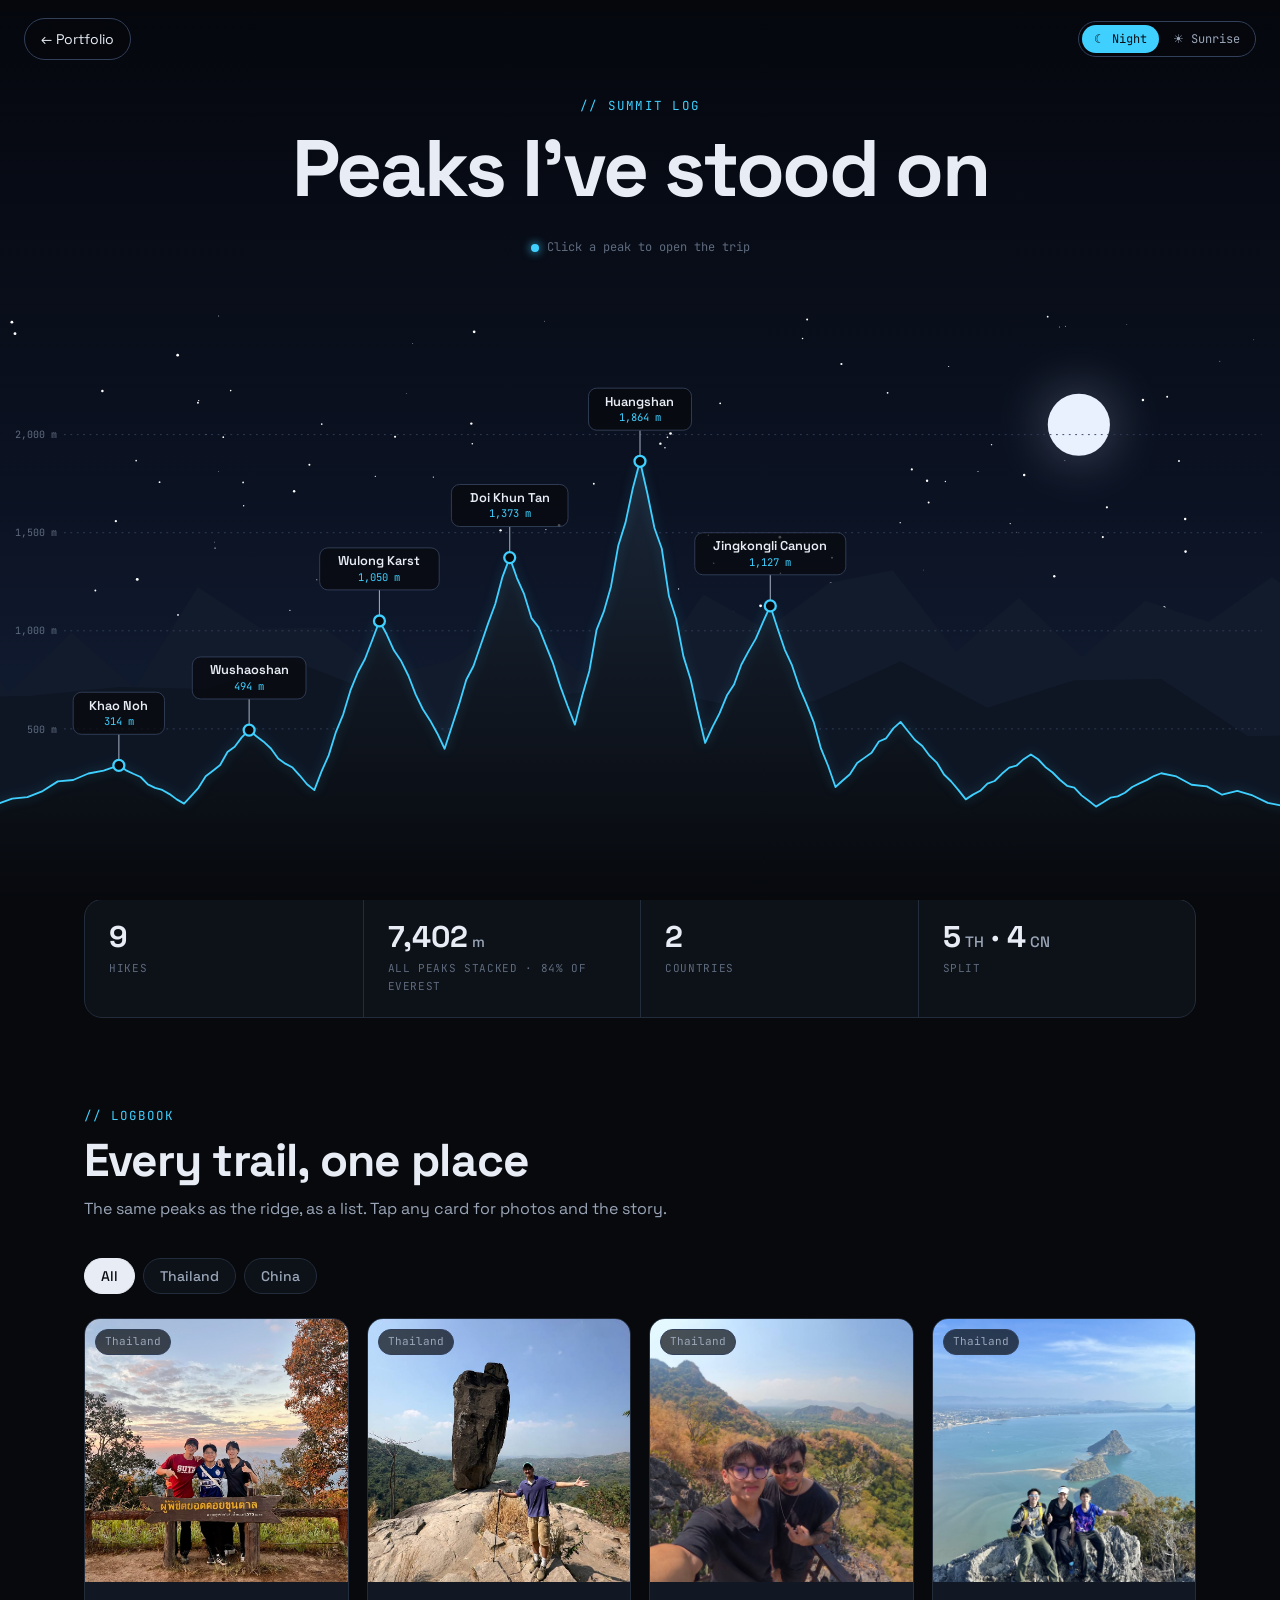
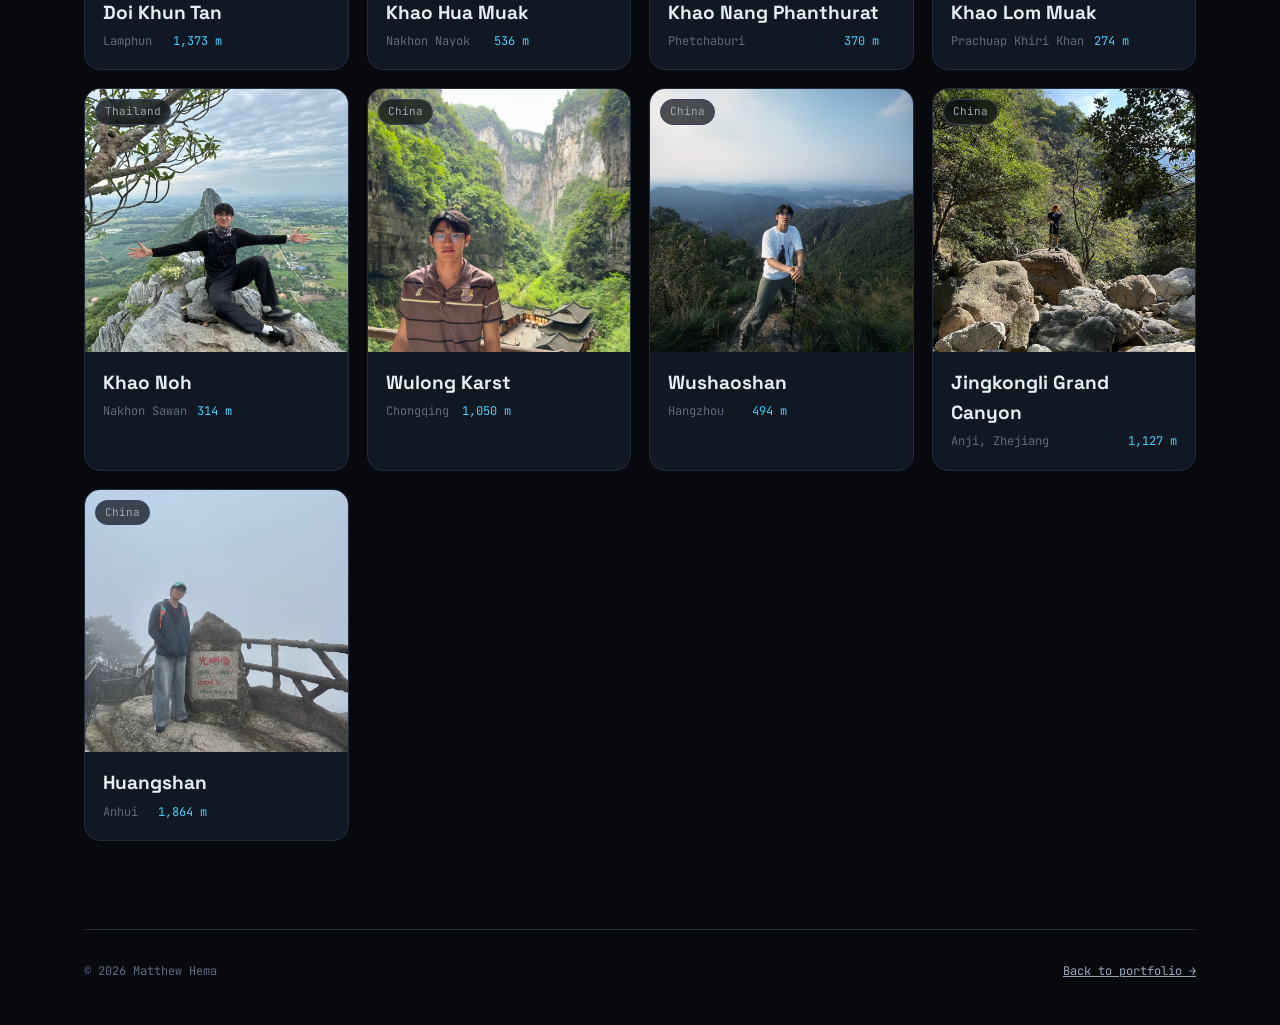
==== commit 823590d9: "Add image effects, Journey timeline and dot ripples; update labels and links - Edge diffusion and li" ====
--- a/hiking.html
+++ b/hiking.html
@@ -481,10 +481,10 @@
     region: 'Anji, Zhejiang',
     country: 'China',
     kind: 'Canyon',
-    height: 1000,
-    date: '[Month Year]',
-    photos: [],
-    story: ['[A few lines about this hike.]']
+    height: 1127,
+    date: '17 Oct 2026',
+    photos: ['hiking_imgs/jkl1.jpg', 'hiking_imgs/jkl2.jpg'],
+    story: ['A 7-hour trek with my friends at a remote site outside Hangzhou. I took a bus there, and the ride took so long!']
   },
   {
     id: 'huangshan',
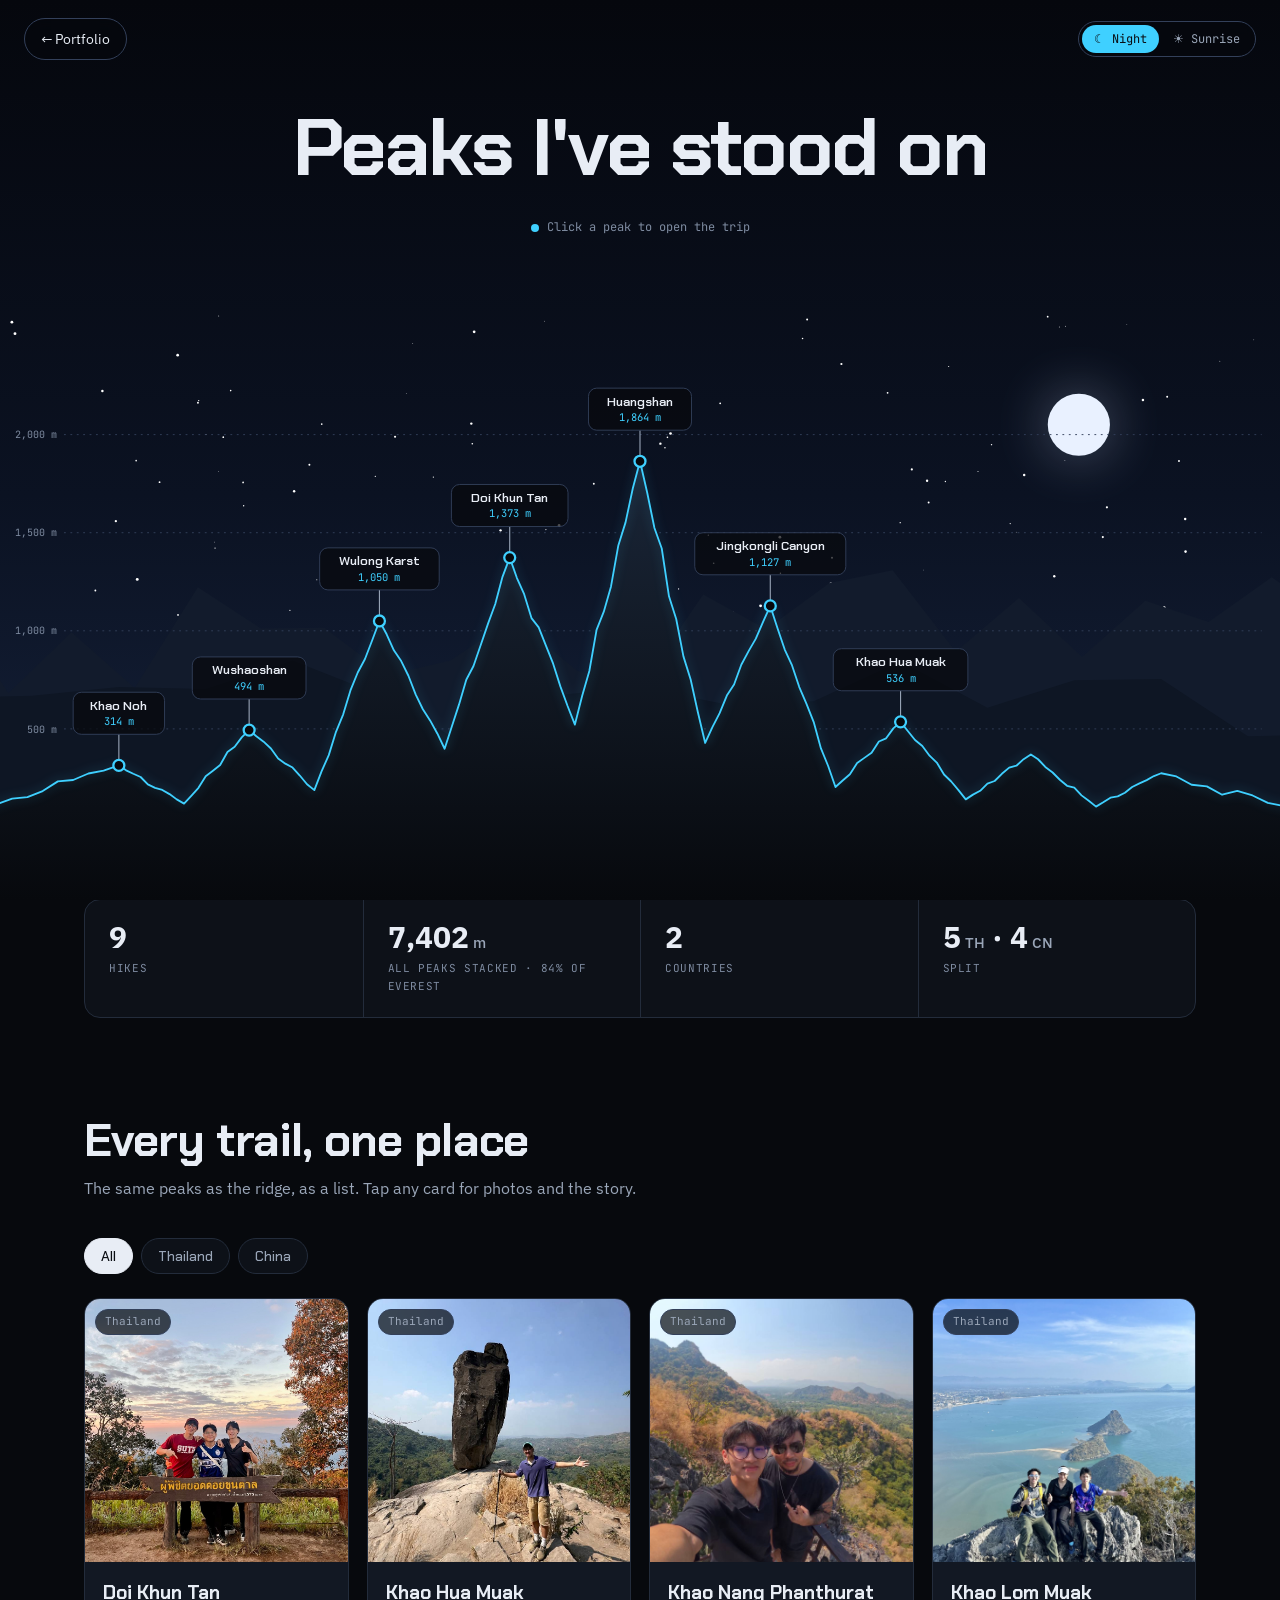
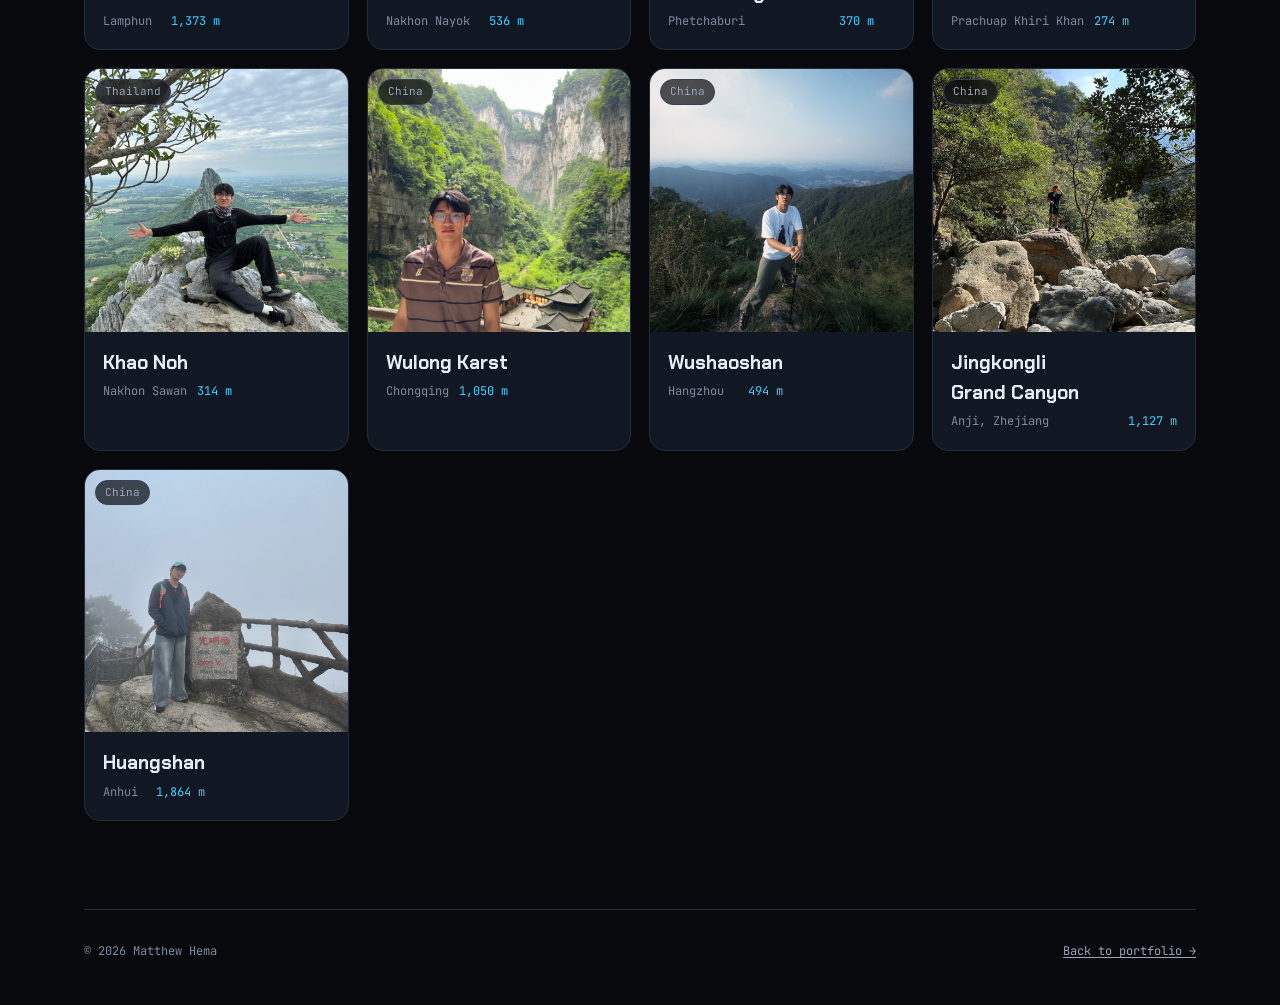
==== commit c5539434: "Add resume download and apply Impeccable polish across all pages - Download resume row inside the he" ====
--- a/hiking.html
+++ b/hiking.html
@@ -3,11 +3,12 @@
 <head>
 <meta charset="UTF-8">
 <meta name="viewport" content="width=device-width, initial-scale=1">
+<link rel="icon" type="image/png" href="images/favicon.png">
 <title>Matthew Hema — Summits</title>
 <meta name="description" content="The mountains I've hiked across Thailand and China.">
 <link rel="preconnect" href="https://fonts.googleapis.com">
 <link rel="preconnect" href="https://fonts.gstatic.com" crossorigin>
-<link href="https://fonts.googleapis.com/css2?family=Space+Grotesk:wght@400;500;600;700&family=JetBrains+Mono:wght@400;500;700&display=swap" rel="stylesheet">
+<link href="https://fonts.googleapis.com/css2?family=Chakra+Petch:wght@500;600;700&family=IBM+Plex+Sans:wght@400;500;600&family=Space+Grotesk:wght@400;500;600;700&family=JetBrains+Mono:wght@400;500;700&display=swap" rel="stylesheet">
 <style>
   :root{
     --bg:#07090D;
@@ -17,7 +18,7 @@
     --border-strong:#33405A;
     --text:#E8EDF5;
     --text-soft:#9AA6B8;
-    --text-faint:#5E6B7E;
+    --text-faint:#7E8BA0;
     --accent:#3FD0FF;
     --accent-glow:rgba(63,208,255,0.35);
     --warm:#FFB547;
@@ -34,7 +35,10 @@
     --orb:#E9F1FF;
     --orb-glow:rgba(200,220,255,.35);
 
-    --font-head:'Space Grotesk', system-ui, sans-serif;
+    --font-head:'Chakra Petch', 'Space Grotesk', system-ui, sans-serif;
+    --font-body:'IBM Plex Sans', system-ui, sans-serif;
+    --r-sm:8px; --r-md:12px; --r-lg:16px; --r-xl:22px;
+    --ico-star:url("data:image/svg+xml,%3Csvg xmlns='http://www.w3.org/2000/svg' viewBox='0 0 24 24'%3E%3Cpath d='M12 2.5l2.9 6.1 6.6.8-4.9 4.6 1.3 6.5L12 17.3l-5.9 3.2 1.3-6.5L2.5 9.4l6.6-.8z'/%3E%3C/svg%3E");
     --font-mono:'JetBrains Mono', ui-monospace, monospace;
   }
   body.sunrise{
@@ -58,7 +62,7 @@
     margin:0;
     background:var(--bg);
     color:var(--text);
-    font-family:var(--font-head);
+    font-family:var(--font-body);
     line-height:1.6;
     overflow-x:hidden;
   }
@@ -111,7 +115,6 @@
     text-align:center;
     padding:96px 24px 0;
   }
-  .kicker{font-family:var(--font-mono); font-size:12.5px; color:var(--accent); letter-spacing:.1em;}
   h1{
     font-size:clamp(40px, 7vw, 80px);
     line-height:1; letter-spacing:-0.03em;
@@ -123,7 +126,7 @@
     margin-top:18px;
     font-family:var(--font-mono); font-size:12px; color:var(--text-faint);
   }
-  .hint .dot{width:8px; height:8px; border-radius:50%; background:var(--accent); box-shadow:0 0 10px var(--accent);}
+  .hint .dot{width:8px; height:8px; border-radius:50%; background:var(--accent);}
 
   .ridge-scroll{
     position:relative; z-index:1;
@@ -182,7 +185,7 @@
   .stats{
     display:grid; grid-template-columns:repeat(4, 1fr);
     border:1px solid var(--border);
-    border-radius:18px;
+    border-radius:var(--r-lg);
     background:var(--bg-2);
     margin:-1px auto 0;
     overflow:hidden;
@@ -195,7 +198,6 @@
 
   /* LOGBOOK */
   section{padding:88px 0;}
-  .sec-kicker{font-family:var(--font-mono); font-size:12.5px; color:var(--accent); letter-spacing:.08em;}
   .sec-title{font-size:clamp(30px, 5vw, 46px); letter-spacing:-0.02em; line-height:1.05; margin:10px 0 12px;}
   .sec-sub{color:var(--text-soft); margin:0 0 36px; max-width:60ch;}
   .log-filters{display:flex; gap:8px; flex-wrap:wrap; margin-bottom:24px;}
@@ -209,13 +211,13 @@
   .log-grid{display:grid; grid-template-columns:repeat(auto-fill, minmax(250px, 1fr)); gap:18px;}
   .log-card{
     font:inherit; color:inherit; text-align:left;
-    border:1px solid var(--border); border-radius:16px;
+    border:1px solid var(--border); border-radius:var(--r-lg);
     background:var(--surface);
     padding:0; overflow:hidden; cursor:pointer;
     display:flex; flex-direction:column;
     transition:transform .3s, border-color .3s;
   }
-  .log-card:hover, .log-card:focus-visible{transform:translateY(-5px); border-color:var(--accent); outline:none;}
+  .log-card:hover, .log-card:focus-visible{transform:translateY(-5px); border-color:var(--accent);}
   .log-card.hide{display:none;}
   .log-media{
     position:relative; aspect-ratio:1/1; overflow:hidden;
@@ -242,9 +244,9 @@
   .modal-backdrop{position:absolute; inset:0; background:rgba(3,5,8,.8); backdrop-filter:blur(6px); animation:fade .25s ease;}
   .modal-panel{
     position:relative; width:min(1000px, 100%); max-height:calc(100vh - 48px); overflow:auto;
-    background:var(--bg-2); border:1px solid var(--border-strong); border-radius:22px;
+    background:var(--bg-2); border:1px solid var(--border-strong); border-radius:var(--r-xl);
     box-shadow:0 40px 120px rgba(0,0,0,.6);
-    animation:pop .3s cubic-bezier(.2,.9,.3,1.2);
+    animation:pop .3s cubic-bezier(.16,1,.3,1);
   }
   @keyframes fade{from{opacity:0;}}
   @keyframes pop{from{opacity:0; transform:translateY(20px) scale(.97);}}
@@ -256,9 +258,9 @@
   }
   .modal-close:hover{border-color:var(--accent); color:var(--accent);}
   .modal-grid{display:grid; grid-template-columns:1fr 1fr;}
-  .gallery{padding:16px; background:#000; border-radius:22px 0 0 22px;}
+  .gallery{padding:16px; background:#000; border-radius:var(--r-xl) 0 0 var(--r-xl);}
   .g-main{
-    position:relative; aspect-ratio:1/1; border-radius:12px; overflow:hidden;
+    position:relative; aspect-ratio:1/1; border-radius:var(--r-md); overflow:hidden;
     background:linear-gradient(180deg, var(--sky-mid), var(--sky-bot));
   }
   .g-main img{width:100%; height:100%; object-fit:cover; background:#05070A;}
@@ -276,16 +278,16 @@
   }
   .g-nav.prev{left:10px;} .g-nav.next{right:10px;}
   .g-thumbs{display:flex; gap:8px; margin-top:10px; flex-wrap:wrap;}
-  .g-thumb{width:64px; aspect-ratio:1/1; border-radius:8px; overflow:hidden; border:2px solid transparent; padding:0; background:#05070A; cursor:pointer; opacity:.55;}
+  .g-thumb{width:64px; aspect-ratio:1/1; border-radius:var(--r-sm); overflow:hidden; border:2px solid transparent; padding:0; background:#05070A; cursor:pointer; opacity:.55;}
   .g-thumb img{width:100%; height:100%; object-fit:cover;}
   .g-thumb.active, .g-thumb:hover{opacity:1; border-color:var(--accent);}
   .info{padding:34px 32px;}
   .info .where{font-family:var(--font-mono); font-size:12px; color:var(--warm);}
   .info h2{font-size:clamp(28px, 4vw, 38px); line-height:1.05; letter-spacing:-0.02em; margin:10px 0 18px;}
   .facts{display:grid; grid-template-columns:repeat(3, 1fr); gap:8px; margin-bottom:22px;}
-  .fact{border:1px solid var(--border); background:var(--surface); border-radius:12px; padding:10px 12px;}
+  .fact{border:1px solid var(--border); background:var(--surface); border-radius:var(--r-md); padding:10px 12px;}
   .fact .v{font-weight:700; font-size:17px; line-height:1.2;}
-  .fact .k{font-family:var(--font-mono); font-size:10.5px; color:var(--text-faint); margin-top:3px; letter-spacing:.05em;}
+  .fact .k{font-family:var(--font-mono); font-size:11px; color:var(--text-faint); margin-top:3px; letter-spacing:.05em;}
   .info p{color:var(--text-soft); margin:0 0 12px;}
   .peak-nav{display:flex; justify-content:space-between; gap:8px; margin-top:24px; padding-top:18px; border-top:1px solid var(--border);}
   .peak-nav button{
@@ -307,7 +309,7 @@
     .stat:nth-child(3){border-left:none;}
     .stat:nth-child(n+3){border-top:1px solid var(--border);}
     .modal-grid{grid-template-columns:1fr;}
-    .gallery{border-radius:22px 22px 0 0;}
+    .gallery{border-radius:var(--r-xl) var(--r-xl) 0 0;}
   }
   @media (max-width:640px){
     .wrap{padding:0 16px;}
@@ -322,6 +324,19 @@
     *, *::before, *::after{animation:none !important; transition:none !important;}
     html{scroll-behavior:auto;}
   }
+
+  /* ---- shared polish (matches index.html) ---- */
+  h1, h2, h3, h4{font-family:var(--font-head); text-wrap:balance;}
+  a:focus-visible, button:focus-visible, [tabindex]:focus-visible{outline:2px solid var(--accent); outline-offset:3px;}
+  html{scrollbar-color:var(--border-strong) var(--bg); caret-color:var(--accent);}
+  a{text-underline-offset:.2em; text-decoration-thickness:1px;}
+  .award, .badge{display:inline-flex; align-items:center; gap:6px;}
+  .award::before, .badge::before, .awards li::before{
+    content:""; flex:none; width:12px; height:12px;
+    background:currentColor;
+    -webkit-mask:var(--ico-star) center / contain no-repeat; mask:var(--ico-star) center / contain no-repeat;
+  }
+  .awards li::before{background:var(--warm);}
 </style>
 </head>
 <body>
@@ -336,7 +351,6 @@
 
 <header class="scene" id="scene">
   <div class="scene-head">
-    <div class="kicker">// SUMMIT LOG</div>
     <h1>Peaks I've stood on</h1>
     <div class="hint"><span class="dot"></span>Click a peak to open the trip</div>
   </div>
@@ -349,7 +363,6 @@
   <div class="stats" id="stats"></div>
 
   <section id="log">
-    <div class="sec-kicker">// LOGBOOK</div>
     <h2 class="sec-title">Every trail, one place</h2>
     <p class="sec-sub">The same peaks as the ridge, as a list. Tap any card for photos and the story.</p>
     <div class="log-filters" id="logFilters"></div>
